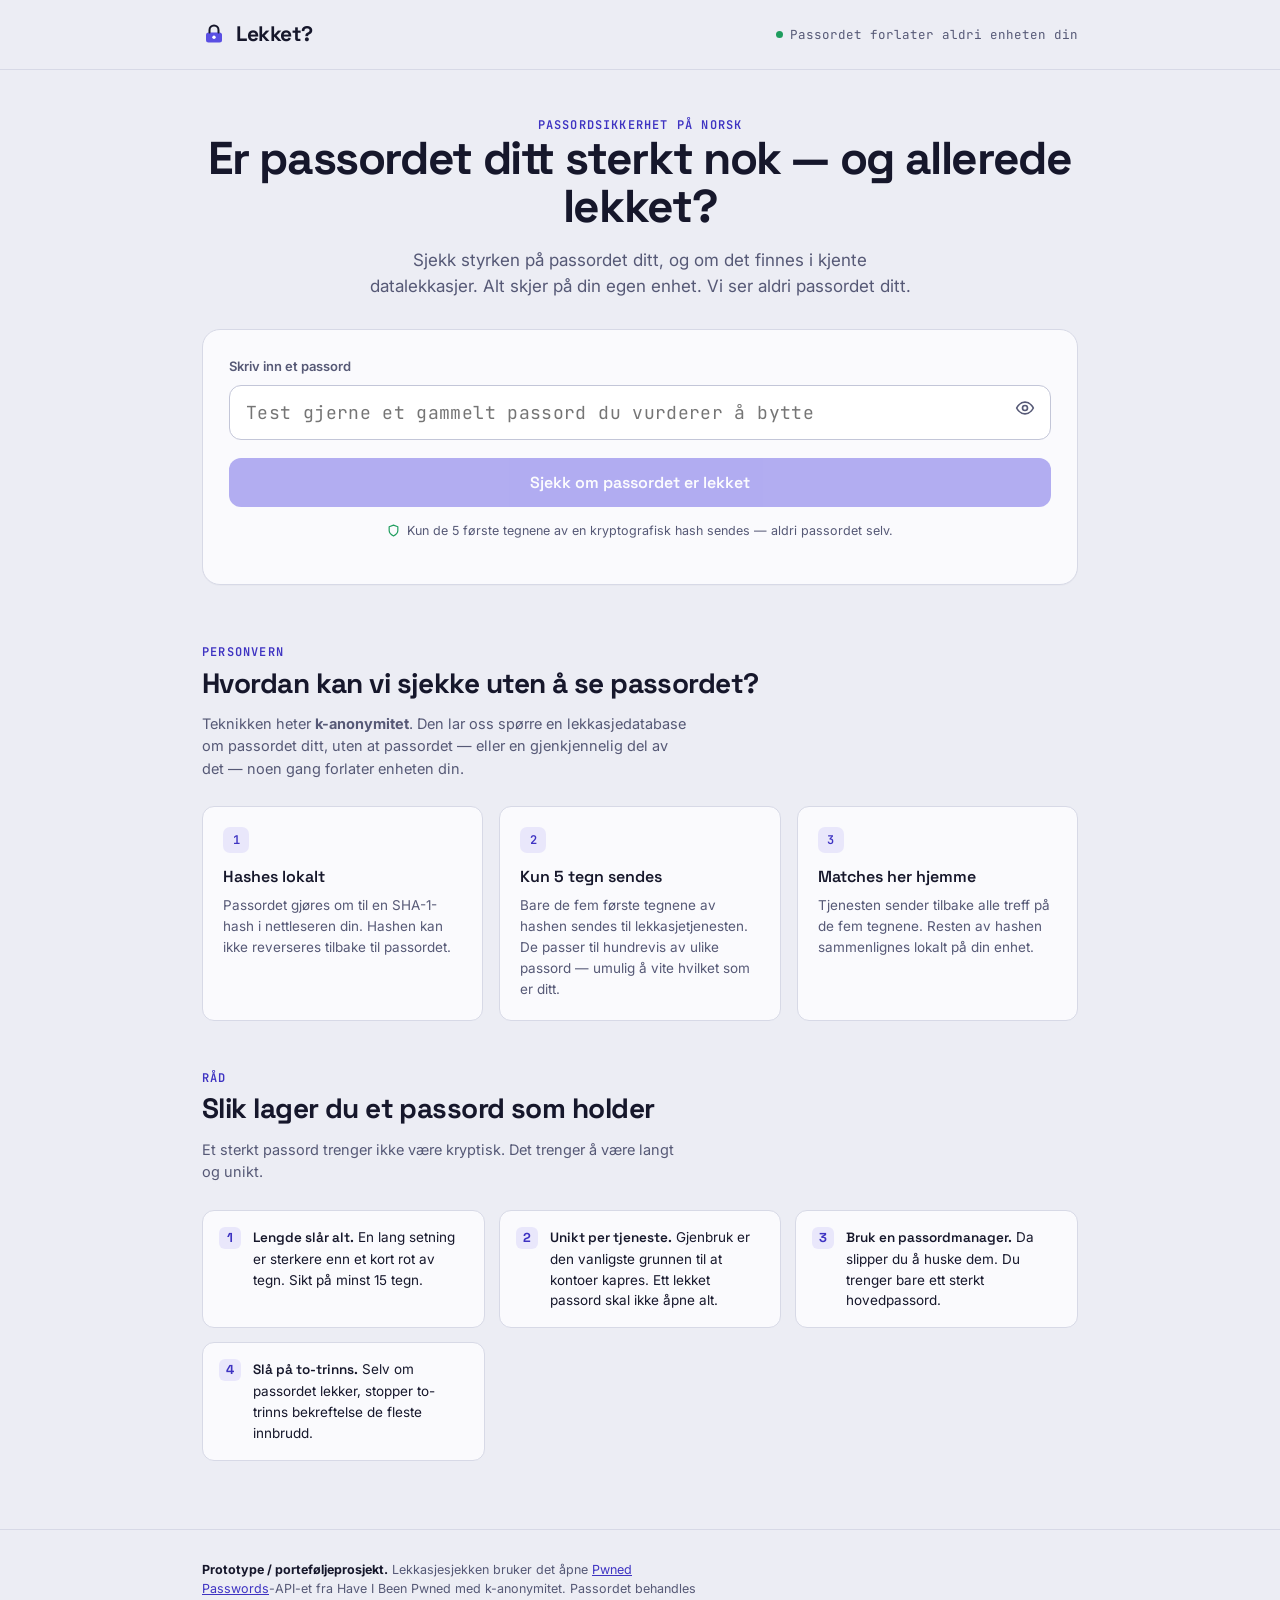
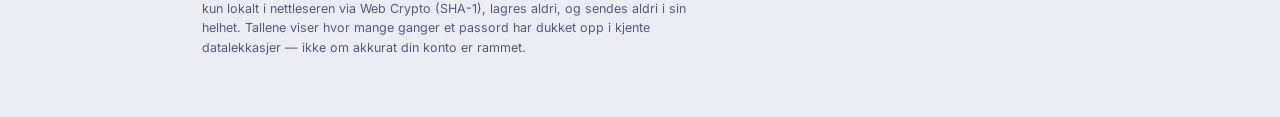
==== index.html @ 2309268a "Første versjon av Lekket" ====
<!DOCTYPE html>
<html lang="no">
<head>
<meta charset="UTF-8">
<meta name="viewport" content="width=device-width, initial-scale=1.0">
<title>Lekket? — sjekk om passordet ditt er trygt</title>
<link rel="preconnect" href="https://fonts.googleapis.com">
<link rel="preconnect" href="https://fonts.gstatic.com" crossorigin>
<link href="https://fonts.googleapis.com/css2?family=Space+Grotesk:wght@500;600;700&family=Inter:wght@400;500;600&family=JetBrains+Mono:wght@500;600&display=swap" rel="stylesheet">
<style>
  :root{
    --bg:#ECEDF4;
    --surface:#FaFaFD;
    --ink:#16172B;
    --ink-soft:#565976;
    --line:#D7D9E6;
    --line-strong:#C3C6D8;
    --accent:#5A4FE3;
    --accent-deep:#3E33C2;
    --accent-soft:#E9E7FB;

    --safe:#1F9D5E;  --safe-bg:#E1F2E8;
    --warn:#C9821C;  --warn-bg:#FaeEdC;
    --danger:#D23B36; --danger-bg:#FAE3E2;

    --r:12px;
    --maxw:920px;
  }
  *{box-sizing:border-box;margin:0;padding:0}
  @media (prefers-reduced-motion:reduce){*{animation:none!important;transition:none!important}}
  body{background:var(--bg);color:var(--ink);font-family:'Inter',system-ui,sans-serif;line-height:1.55;-webkit-font-smoothing:antialiased}
  .wrap{max-width:var(--maxw);margin:0 auto;padding:0 22px}
  h1,h2,h3,.disp{font-family:'Space Grotesk',sans-serif}
  .mono{font-family:'JetBrains Mono',monospace}
  .eyebrow{font-family:'JetBrains Mono',monospace;font-size:12px;font-weight:600;letter-spacing:.1em;text-transform:uppercase;color:var(--accent-deep)}

  /* nav */
  header.nav{padding:18px 0;border-bottom:1px solid var(--line)}
  .navrow{display:flex;align-items:center;justify-content:space-between;gap:16px}
  .brand{display:flex;align-items:center;gap:10px;font-family:'Space Grotesk';font-weight:700;font-size:21px;letter-spacing:-0.02em}
  .brand svg{width:24px;height:24px;flex:none}
  .navtag{font-size:12.5px;color:var(--ink-soft);font-family:'JetBrains Mono';display:flex;align-items:center;gap:7px}
  .navtag .lock{width:7px;height:7px;border-radius:50%;background:var(--safe)}
  @media(max-width:560px){.navtag{display:none}}

  /* hero / tool */
  .hero{padding:46px 0 10px;text-align:center}
  .hero h1{font-size:clamp(30px,5.5vw,46px);font-weight:700;letter-spacing:-0.03em;line-height:1.05}
  .hero p.lead{font-size:17px;color:var(--ink-soft);max-width:50ch;margin:16px auto 0}

  .tool{background:var(--surface);border:1px solid var(--line);border-radius:18px;padding:26px;margin:30px 0 0;box-shadow:0 1px 0 rgba(0,0,0,.02)}
  .field{position:relative}
  .field label{display:block;font-size:13px;font-weight:600;color:var(--ink-soft);margin-bottom:8px;text-align:left}
  .field input{width:100%;font-family:'JetBrains Mono';font-size:18px;letter-spacing:.02em;padding:15px 52px 15px 16px;border:1.5px solid var(--line-strong);border-radius:var(--r);background:#fff;color:var(--ink);outline:none;transition:.15s}
  .field input:focus{border-color:var(--accent);box-shadow:0 0 0 4px var(--accent-soft)}
  .toggle{position:absolute;right:8px;top:34px;border:0;background:transparent;cursor:pointer;padding:8px;color:var(--ink-soft);border-radius:8px}
  .toggle:hover{background:var(--accent-soft);color:var(--accent-deep)}

  /* strength meter */
  .meter{margin-top:18px}
  .meter-track{height:8px;border-radius:100px;background:var(--line);overflow:hidden;display:flex;gap:3px;padding:0}
  .meter-seg{flex:1;background:var(--line);transition:background .25s}
  .meter-info{display:flex;justify-content:space-between;align-items:baseline;margin-top:9px}
  .meter-label{font-family:'Space Grotesk';font-weight:600;font-size:14.5px}
  .meter-detail{font-size:12.5px;color:var(--ink-soft);font-family:'JetBrains Mono'}

  .checkbtn{width:100%;margin-top:18px;font-family:'Space Grotesk';font-weight:600;font-size:16px;padding:14px;border:0;border-radius:var(--r);background:var(--accent);color:#fff;cursor:pointer;transition:.15s;display:flex;align-items:center;justify-content:center;gap:9px}
  .checkbtn:hover{background:var(--accent-deep)}
  .checkbtn:disabled{opacity:.45;cursor:default}

  .privacy-note{margin-top:14px;font-size:12.5px;color:var(--ink-soft);text-align:center;display:flex;align-items:center;justify-content:center;gap:7px}
  .privacy-note svg{width:13px;height:13px;flex:none;color:var(--safe)}

  /* result */
  .result{margin-top:18px;border-radius:var(--r);padding:0;max-height:0;overflow:hidden;transition:max-height .35s ease}
  .result.show{max-height:600px}
  .result-inner{padding:20px;border:1.5px solid;border-radius:var(--r)}
  .result.safe .result-inner{border-color:var(--safe);background:var(--safe-bg)}
  .result.danger .result-inner{border-color:var(--danger);background:var(--danger-bg)}
  .result.err .result-inner{border-color:var(--line-strong);background:#fff}
  .result h3{font-size:19px;font-weight:700;display:flex;align-items:center;gap:10px;letter-spacing:-0.01em}
  .result .rbody{font-size:14.5px;margin-top:8px;color:var(--ink)}
  .result .rbody b{font-family:'Space Grotesk'}
  .badge{font-family:'JetBrains Mono';font-size:12px;font-weight:600;padding:3px 9px;border-radius:100px}
  .result.safe .badge{background:var(--safe);color:#fff}
  .result.danger .badge{background:var(--danger);color:#fff}

  /* k-anonymity visualization */
  .kviz{margin-top:16px;background:#fff;border:1px dashed var(--line-strong);border-radius:10px;padding:14px}
  .kviz .ktitle{font-family:'JetBrains Mono';font-size:11px;letter-spacing:.06em;text-transform:uppercase;color:var(--ink-soft);margin-bottom:9px}
  .hashline{font-family:'JetBrains Mono';font-size:13px;word-break:break-all;line-height:1.7}
  .hashline .sent{background:var(--accent);color:#fff;padding:1px 3px;border-radius:3px;font-weight:600}
  .hashline .kept{color:var(--ink-soft)}
  .kflow{display:flex;align-items:center;gap:8px;margin-top:11px;font-size:11.5px;color:var(--ink-soft);flex-wrap:wrap;font-family:'JetBrains Mono'}
  .kflow .chip{background:var(--accent-soft);color:var(--accent-deep);padding:3px 8px;border-radius:6px;font-weight:600}
  .kflow .arrow{color:var(--line-strong)}

  /* sections */
  section.block{padding:48px 0}
  .block h2{font-size:clamp(22px,4vw,28px);font-weight:700;letter-spacing:-0.02em;margin-bottom:8px}
  .block .sub{color:var(--ink-soft);font-size:14.5px;max-width:54ch;margin-bottom:26px}

  .steps3{display:grid;grid-template-columns:repeat(auto-fit,minmax(220px,1fr));gap:16px}
  .stepcard{background:var(--surface);border:1px solid var(--line);border-radius:var(--r);padding:20px}
  .stepcard .num{font-family:'JetBrains Mono';font-size:12px;font-weight:600;color:var(--accent-deep);background:var(--accent-soft);width:26px;height:26px;border-radius:7px;display:grid;place-items:center;margin-bottom:12px}
  .stepcard h3{font-size:16px;font-weight:600;margin-bottom:5px}
  .stepcard p{font-size:13.5px;color:var(--ink-soft)}

  .tips{display:grid;grid-template-columns:repeat(auto-fit,minmax(230px,1fr));gap:14px}
  .tip{display:flex;gap:12px;align-items:flex-start;background:var(--surface);border:1px solid var(--line);border-radius:var(--r);padding:16px}
  .tip .ic{width:22px;height:22px;border-radius:6px;background:var(--accent-soft);color:var(--accent-deep);flex:none;display:grid;place-items:center;font-weight:700;font-family:'Space Grotesk';font-size:13px}
  .tip p{font-size:13.5px}
  .tip p b{font-family:'Space Grotesk';font-weight:600}

  footer{border-top:1px solid var(--line);padding:30px 0 60px;margin-top:20px}
  footer .note{font-size:12.5px;color:var(--ink-soft);max-width:62ch}
  footer .note b{color:var(--ink)}
  footer a{color:var(--accent-deep)}
  .spin{display:inline-block;width:15px;height:15px;border:2px solid #ffffff66;border-top-color:#fff;border-radius:50%;animation:sp .7s linear infinite}
  @keyframes sp{to{transform:rotate(360deg)}}
</style>
</head>
<body>

<header class="nav">
  <div class="wrap navrow">
    <div class="brand">
      <svg viewBox="0 0 24 24" fill="none"><rect x="4" y="10.5" width="16" height="10" rx="2.5" fill="#5A4FE3"/><path d="M7.5 10.5V8a4.5 4.5 0 0 1 9 0v2.5" stroke="#16172B" stroke-width="2" stroke-linecap="round"/><circle cx="12" cy="15.3" r="1.7" fill="#fff"/></svg>
      Lekket?
    </div>
    <div class="navtag"><span class="lock"></span>Passordet forlater aldri enheten din</div>
  </div>
</header>

<main class="wrap">

  <div class="hero">
    <div class="eyebrow">Passordsikkerhet på norsk</div>
    <h1>Er passordet ditt sterkt nok — og allerede lekket?</h1>
    <p class="lead">Sjekk styrken på passordet ditt, og om det finnes i kjente datalekkasjer. Alt skjer på din egen enhet. Vi ser aldri passordet ditt.</p>

    <div class="tool">
      <div class="field">
        <label for="pw">Skriv inn et passord</label>
        <input id="pw" type="password" autocomplete="off" spellcheck="false" placeholder="Test gjerne et gammelt passord du vurderer å bytte" aria-describedby="privacy">
        <button class="toggle" id="toggle" aria-label="Vis passord" type="button">
          <svg width="20" height="20" viewBox="0 0 24 24" fill="none" stroke="currentColor" stroke-width="2" stroke-linecap="round" stroke-linejoin="round"><path d="M2 12s3.5-7 10-7 10 7 10 7-3.5 7-10 7-10-7-10-7Z"/><circle cx="12" cy="12" r="3"/></svg>
        </button>
      </div>

      <div class="meter" id="meter" hidden>
        <div class="meter-track">
          <div class="meter-seg" data-i="0"></div>
          <div class="meter-seg" data-i="1"></div>
          <div class="meter-seg" data-i="2"></div>
          <div class="meter-seg" data-i="3"></div>
        </div>
        <div class="meter-info">
          <span class="meter-label" id="strengthLabel">—</span>
          <span class="meter-detail" id="strengthDetail"></span>
        </div>
      </div>

      <button class="checkbtn" id="checkBtn" disabled>Sjekk om passordet er lekket</button>

      <div class="privacy-note" id="privacy">
        <svg viewBox="0 0 24 24" fill="none" stroke="currentColor" stroke-width="2.2" stroke-linecap="round" stroke-linejoin="round"><path d="M12 22s8-4 8-10V5l-8-3-8 3v7c0 6 8 10 8 10Z"/></svg>
        Kun de 5 første tegnene av en kryptografisk hash sendes — aldri passordet selv.
      </div>

      <div class="result" id="result">
        <div class="result-inner" id="resultInner"></div>
      </div>
    </div>
  </div>

  <section class="block">
    <div class="eyebrow">Personvern</div>
    <h2>Hvordan kan vi sjekke uten å se passordet?</h2>
    <p class="sub">Teknikken heter <b>k-anonymitet</b>. Den lar oss spørre en lekkasjedatabase om passordet ditt, uten at passordet — eller en gjenkjennelig del av det — noen gang forlater enheten din.</p>
    <div class="steps3">
      <div class="stepcard">
        <div class="num">1</div>
        <h3>Hashes lokalt</h3>
        <p>Passordet gjøres om til en SHA-1-hash i nettleseren din. Hashen kan ikke reverseres tilbake til passordet.</p>
      </div>
      <div class="stepcard">
        <div class="num">2</div>
        <h3>Kun 5 tegn sendes</h3>
        <p>Bare de fem første tegnene av hashen sendes til lekkasjetjenesten. De passer til hundrevis av ulike passord — umulig å vite hvilket som er ditt.</p>
      </div>
      <div class="stepcard">
        <div class="num">3</div>
        <h3>Matches her hjemme</h3>
        <p>Tjenesten sender tilbake alle treff på de fem tegnene. Resten av hashen sammenlignes lokalt på din enhet.</p>
      </div>
    </div>
  </section>

  <section class="block" style="padding-top:0">
    <div class="eyebrow">Råd</div>
    <h2>Slik lager du et passord som holder</h2>
    <p class="sub">Et sterkt passord trenger ikke være kryptisk. Det trenger å være langt og unikt.</p>
    <div class="tips">
      <div class="tip"><div class="ic">1</div><p><b>Lengde slår alt.</b> En lang setning er sterkere enn et kort rot av tegn. Sikt på minst 15 tegn.</p></div>
      <div class="tip"><div class="ic">2</div><p><b>Unikt per tjeneste.</b> Gjenbruk er den vanligste grunnen til at kontoer kapres. Ett lekket passord skal ikke åpne alt.</p></div>
      <div class="tip"><div class="ic">3</div><p><b>Bruk en passordmanager.</b> Da slipper du å huske dem. Du trenger bare ett sterkt hovedpassord.</p></div>
      <div class="tip"><div class="ic">4</div><p><b>Slå på to-trinns.</b> Selv om passordet lekker, stopper to-trinns bekreftelse de fleste innbrudd.</p></div>
    </div>
  </section>

</main>

<footer>
  <div class="wrap">
    <p class="note">
      <b>Prototype / porteføljeprosjekt.</b> Lekkasjesjekken bruker det åpne <a href="https://haveibeenpwned.com/Passwords" target="_blank" rel="noopener">Pwned Passwords</a>-API-et fra Have I Been Pwned med k-anonymitet. Passordet behandles kun lokalt i nettleseren via Web Crypto (SHA-1), lagres aldri, og sendes aldri i sin helhet. Tallene viser hvor mange ganger et passord har dukket opp i kjente datalekkasjer — ikke om akkurat din konto er rammet.
    </p>
  </div>
</footer>

<script>
const pw = document.getElementById('pw');
const meter = document.getElementById('meter');
const segs = [...document.querySelectorAll('.meter-seg')];
const strengthLabel = document.getElementById('strengthLabel');
const strengthDetail = document.getElementById('strengthDetail');
const checkBtn = document.getElementById('checkBtn');
const result = document.getElementById('result');
const resultInner = document.getElementById('resultInner');
const toggle = document.getElementById('toggle');

const STRENGTH = [
  {label:'Veldig svakt', color:'var(--danger)'},
  {label:'Svakt',        color:'var(--danger)'},
  {label:'Greit',        color:'var(--warn)'},
  {label:'Sterkt',       color:'var(--safe)'},
];

// lokal styrkevurdering (grov, pedagogisk)
function assess(p){
  if(!p) return {score:-1, classes:0, len:0};
  let classes = 0;
  if(/[a-zæøå]/.test(p)) classes++;
  if(/[A-ZÆØÅ]/.test(p)) classes++;
  if(/[0-9]/.test(p)) classes++;
  if(/[^a-zA-ZæøåÆØÅ0-9]/.test(p)) classes++;
  const len = p.length;
  // grovt entropi-estimat
  let pool = 0;
  if(/[a-zæøå]/.test(p)) pool+=29;
  if(/[A-ZÆØÅ]/.test(p)) pool+=29;
  if(/[0-9]/.test(p)) pool+=10;
  if(/[^a-zA-ZæøåÆØÅ0-9]/.test(p)) pool+=30;
  const bits = len * Math.log2(pool||1);
  let score;
  if(len < 6 || bits < 28) score = 0;
  else if(bits < 45) score = 1;
  else if(bits < 65) score = 2;
  else score = 3;
  return {score, classes, len, bits:Math.round(bits)};
}

function renderMeter(p){
  const a = assess(p);
  if(a.score < 0){ meter.hidden = true; checkBtn.disabled = true; return; }
  meter.hidden = false;
  checkBtn.disabled = false;
  segs.forEach((s,i)=>{ s.style.background = i <= a.score ? STRENGTH[a.score].color : 'var(--line)'; });
  strengthLabel.textContent = STRENGTH[a.score].label;
  strengthLabel.style.color = STRENGTH[a.score].color;
  strengthDetail.textContent = `${a.len} tegn · ~${a.bits} bit`;
}

pw.addEventListener('input', ()=>{ renderMeter(pw.value); result.classList.remove('show'); });

toggle.addEventListener('click', ()=>{
  const showing = pw.type === 'text';
  pw.type = showing ? 'password' : 'text';
  toggle.setAttribute('aria-label', showing ? 'Vis passord' : 'Skjul passord');
});

async function sha1Hex(str){
  const buf = await crypto.subtle.digest('SHA-1', new TextEncoder().encode(str));
  return [...new Uint8Array(buf)].map(b=>b.toString(16).padStart(2,'0')).join('').toUpperCase();
}

function showResult(type, html){
  result.className = 'result show ' + type;
  resultInner.innerHTML = html;
}

function kviz(prefix, suffix){
  return `<div class="kviz">
    <div class="ktitle">Slik ser forespørselen ut</div>
    <div class="hashline"><span class="sent">${prefix}</span><span class="kept">${suffix}</span></div>
    <div class="kflow">
      <span class="chip">${prefix}</span><span class="arrow">→ sendes til</span>
      <span>api.pwnedpasswords.com</span><span class="arrow">·</span>
      <span class="kept">resten matches på din enhet</span>
    </div>
  </div>`;
}

checkBtn.addEventListener('click', async ()=>{
  const password = pw.value;
  if(!password) return;
  checkBtn.disabled = true;
  const original = checkBtn.innerHTML;
  checkBtn.innerHTML = '<span class="spin"></span> Sjekker …';

  try{
    const hash = await sha1Hex(password);
    const prefix = hash.slice(0,5);
    const suffix = hash.slice(5);

    const res = await fetch(`https://api.pwnedpasswords.com/range/${prefix}`, {
      headers: { 'Add-Padding': 'true' }
    });
    if(!res.ok) throw new Error('network');
    const text = await res.text();

    let count = 0;
    for(const line of text.split('\n')){
      const [s, c] = line.trim().split(':');
      if(s === suffix){ count = parseInt(c,10) || 0; break; }
    }

    if(count > 0){
      showResult('danger', `
        <h3><span class="badge">Lekket</span> Dette passordet er på avveie</h3>
        <div class="rbody">Passordet er funnet <b>${count.toLocaleString('nb-NO')}</b> ganger i kjente datalekkasjer. Bytt det overalt du bruker det — og ikke bruk det igjen.</div>
        ${kviz(prefix, suffix)}
      `);
    } else {
      showResult('safe', `
        <h3><span class="badge">Ikke funnet</span> Ingen treff i lekkasjedatabasen</h3>
        <div class="rbody">Passordet finnes ikke i kjente lekkasjer. Det betyr ikke at det er sterkt — sjekk styrkemåleren over, og bruk passordet kun ett sted.</div>
        ${kviz(prefix, suffix)}
      `);
    }
  } catch(e){
    showResult('err', `
      <h3>Kunne ikke nå lekkasjetjenesten</h3>
      <div class="rbody">Sjekken krever nettforbindelse til Pwned Passwords-API-et. I en publisert versjon på eget domene fungerer dette direkte fra nettleseren. Styrkemåleren over fungerer uansett, helt lokalt.</div>
    `);
  } finally {
    checkBtn.disabled = false;
    checkBtn.innerHTML = original;
  }
});
</script>
</body>
</html>
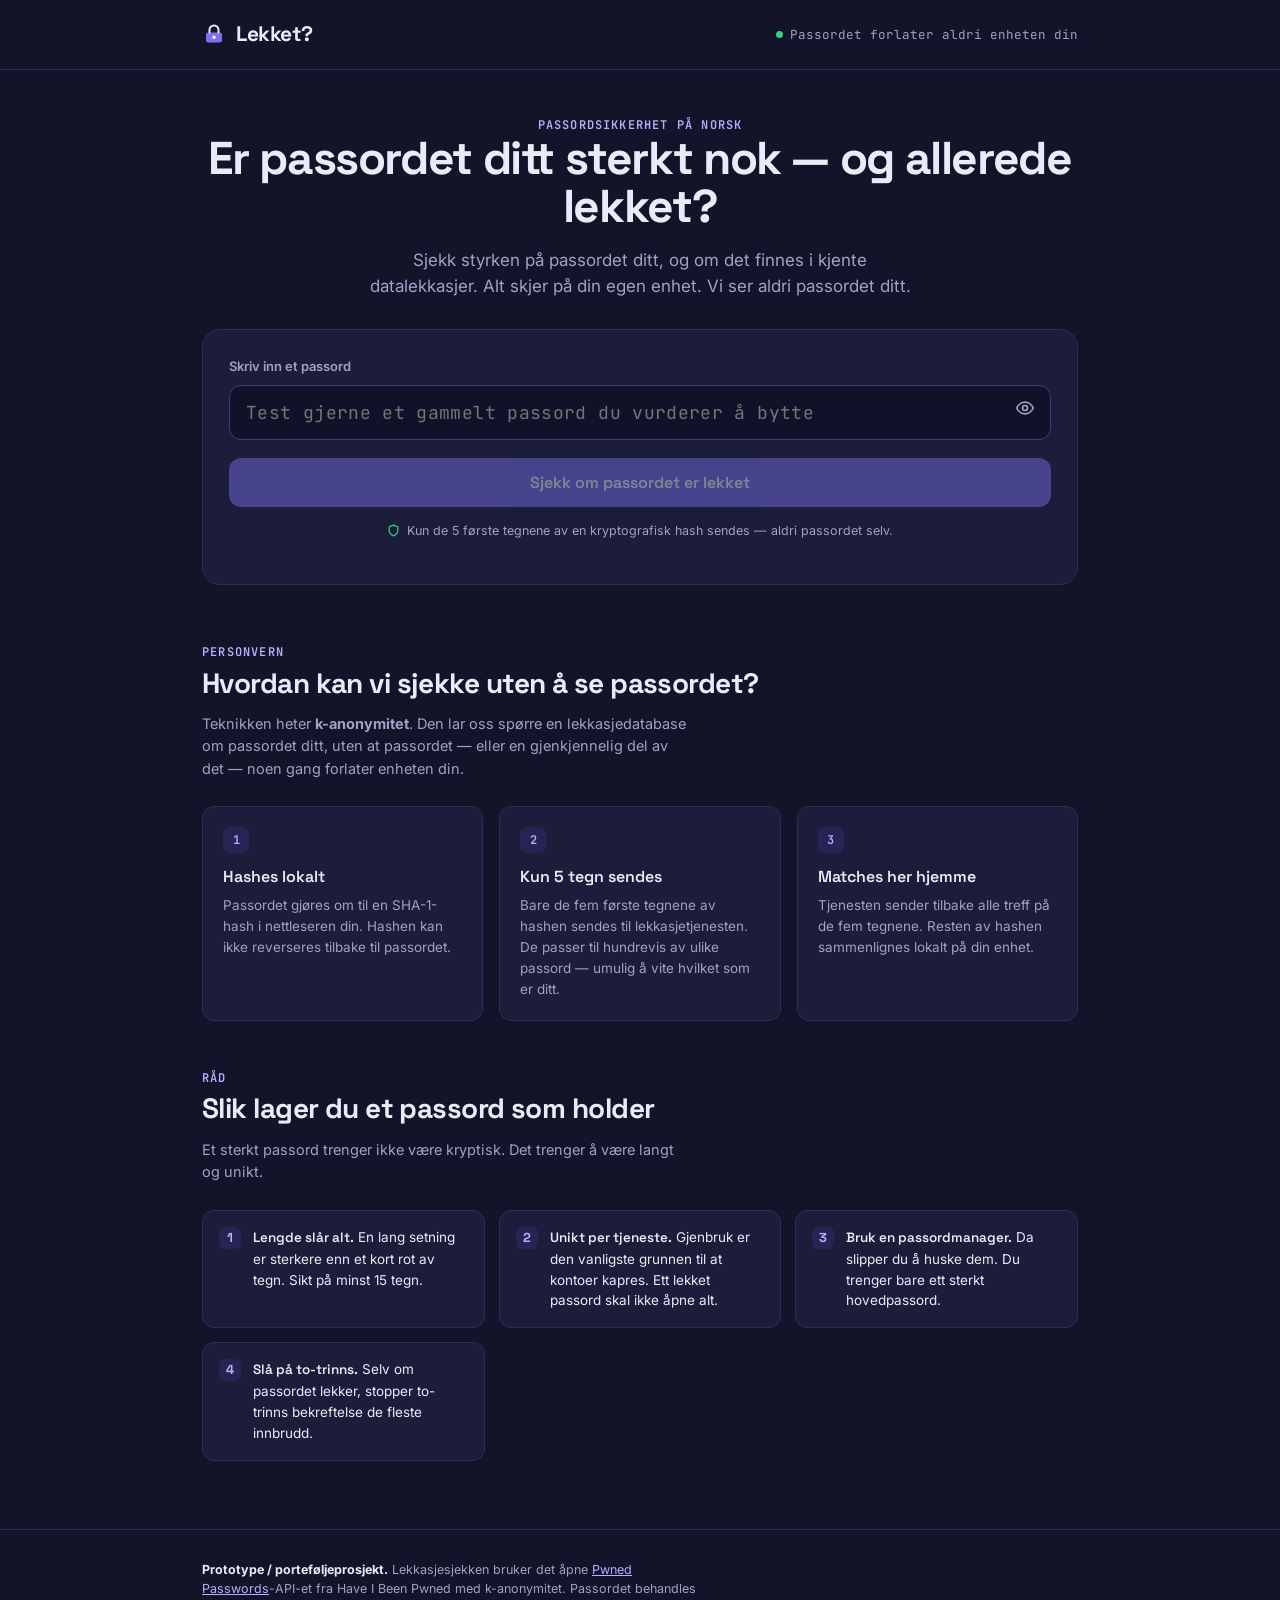
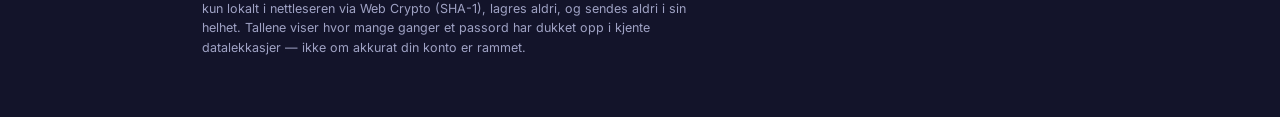
==== commit c382584b: "Mørkt indigo-tema og bedre styrkevurdering - Bytt til dypt mørk-blått/indigo fargetema med beholdt l" ====
--- a/index.html
+++ b/index.html
@@ -9,26 +9,27 @@
 <link href="https://fonts.googleapis.com/css2?family=Space+Grotesk:wght@500;600;700&family=Inter:wght@400;500;600&family=JetBrains+Mono:wght@500;600&display=swap" rel="stylesheet">
 <style>
   :root{
-    --bg:#ECEDF4;
-    --surface:#FaFaFD;
-    --ink:#16172B;
-    --ink-soft:#565976;
-    --line:#D7D9E6;
-    --line-strong:#C3C6D8;
-    --accent:#5A4FE3;
-    --accent-deep:#3E33C2;
-    --accent-soft:#E9E7FB;
-
-    --safe:#1F9D5E;  --safe-bg:#E1F2E8;
-    --warn:#C9821C;  --warn-bg:#FaeEdC;
-    --danger:#D23B36; --danger-bg:#FAE3E2;
+    --bg:#13142A;
+    --surface:#1B1D3A;
+    --input-bg:#11122A;
+    --ink:#EAEBF7;
+    --ink-soft:#9FA2C4;
+    --line:#2C2E55;
+    --line-strong:#3C3E70;
+    --accent:#7C71F2;
+    --accent-deep:#B7AFFF;
+    --accent-soft:#262455;
+
+    --safe:#34D27B;  --safe-bg:#16301F;
+    --warn:#F2B341;  --warn-bg:#33260F;
+    --danger:#FF5C55; --danger-bg:#3A1717;
 
     --r:12px;
     --maxw:920px;
   }
   *{box-sizing:border-box;margin:0;padding:0}
   @media (prefers-reduced-motion:reduce){*{animation:none!important;transition:none!important}}
-  body{background:var(--bg);color:var(--ink);font-family:'Inter',system-ui,sans-serif;line-height:1.55;-webkit-font-smoothing:antialiased}
+  body{background:var(--bg);color:var(--ink);font-family:'Inter',system-ui,sans-serif;line-height:1.55;-webkit-font-smoothing:antialiased;color-scheme:dark}
   .wrap{max-width:var(--maxw);margin:0 auto;padding:0 22px}
   h1,h2,h3,.disp{font-family:'Space Grotesk',sans-serif}
   .mono{font-family:'JetBrains Mono',monospace}
@@ -51,7 +52,7 @@
   .tool{background:var(--surface);border:1px solid var(--line);border-radius:18px;padding:26px;margin:30px 0 0;box-shadow:0 1px 0 rgba(0,0,0,.02)}
   .field{position:relative}
   .field label{display:block;font-size:13px;font-weight:600;color:var(--ink-soft);margin-bottom:8px;text-align:left}
-  .field input{width:100%;font-family:'JetBrains Mono';font-size:18px;letter-spacing:.02em;padding:15px 52px 15px 16px;border:1.5px solid var(--line-strong);border-radius:var(--r);background:#fff;color:var(--ink);outline:none;transition:.15s}
+  .field input{width:100%;font-family:'JetBrains Mono';font-size:18px;letter-spacing:.02em;padding:15px 52px 15px 16px;border:1.5px solid var(--line-strong);border-radius:var(--r);background:var(--input-bg);color:var(--ink);outline:none;transition:.15s}
   .field input:focus{border-color:var(--accent);box-shadow:0 0 0 4px var(--accent-soft)}
   .toggle{position:absolute;right:8px;top:34px;border:0;background:transparent;cursor:pointer;padding:8px;color:var(--ink-soft);border-radius:8px}
   .toggle:hover{background:var(--accent-soft);color:var(--accent-deep)}
@@ -63,6 +64,9 @@
   .meter-info{display:flex;justify-content:space-between;align-items:baseline;margin-top:9px}
   .meter-label{font-family:'Space Grotesk';font-weight:600;font-size:14.5px}
   .meter-detail{font-size:12.5px;color:var(--ink-soft);font-family:'JetBrains Mono'}
+  .meter-why{display:none;margin-top:9px;font-size:13px;color:var(--danger);text-align:left;gap:7px;align-items:flex-start}
+  .meter-why.show{display:flex}
+  .meter-why svg{width:15px;height:15px;flex:none;margin-top:2px}
 
   .checkbtn{width:100%;margin-top:18px;font-family:'Space Grotesk';font-weight:600;font-size:16px;padding:14px;border:0;border-radius:var(--r);background:var(--accent);color:#fff;cursor:pointer;transition:.15s;display:flex;align-items:center;justify-content:center;gap:9px}
   .checkbtn:hover{background:var(--accent-deep)}
@@ -77,7 +81,7 @@
   .result-inner{padding:20px;border:1.5px solid;border-radius:var(--r)}
   .result.safe .result-inner{border-color:var(--safe);background:var(--safe-bg)}
   .result.danger .result-inner{border-color:var(--danger);background:var(--danger-bg)}
-  .result.err .result-inner{border-color:var(--line-strong);background:#fff}
+  .result.err .result-inner{border-color:var(--line-strong);background:var(--surface)}
   .result h3{font-size:19px;font-weight:700;display:flex;align-items:center;gap:10px;letter-spacing:-0.01em}
   .result .rbody{font-size:14.5px;margin-top:8px;color:var(--ink)}
   .result .rbody b{font-family:'Space Grotesk'}
@@ -86,7 +90,7 @@
   .result.danger .badge{background:var(--danger);color:#fff}
 
   /* k-anonymity visualization */
-  .kviz{margin-top:16px;background:#fff;border:1px dashed var(--line-strong);border-radius:10px;padding:14px}
+  .kviz{margin-top:16px;background:var(--input-bg);border:1px dashed var(--line-strong);border-radius:10px;padding:14px}
   .kviz .ktitle{font-family:'JetBrains Mono';font-size:11px;letter-spacing:.06em;text-transform:uppercase;color:var(--ink-soft);margin-bottom:9px}
   .hashline{font-family:'JetBrains Mono';font-size:13px;word-break:break-all;line-height:1.7}
   .hashline .sent{background:var(--accent);color:#fff;padding:1px 3px;border-radius:3px;font-weight:600}
@@ -125,7 +129,7 @@
 <header class="nav">
   <div class="wrap navrow">
     <div class="brand">
-      <svg viewBox="0 0 24 24" fill="none"><rect x="4" y="10.5" width="16" height="10" rx="2.5" fill="#5A4FE3"/><path d="M7.5 10.5V8a4.5 4.5 0 0 1 9 0v2.5" stroke="#16172B" stroke-width="2" stroke-linecap="round"/><circle cx="12" cy="15.3" r="1.7" fill="#fff"/></svg>
+      <svg viewBox="0 0 24 24" fill="none"><rect x="4" y="10.5" width="16" height="10" rx="2.5" fill="#7C71F2"/><path d="M7.5 10.5V8a4.5 4.5 0 0 1 9 0v2.5" stroke="#EAEBF7" stroke-width="2" stroke-linecap="round"/><circle cx="12" cy="15.3" r="1.7" fill="#fff"/></svg>
       Lekket?
     </div>
     <div class="navtag"><span class="lock"></span>Passordet forlater aldri enheten din</div>
@@ -159,6 +163,10 @@
           <span class="meter-label" id="strengthLabel">—</span>
           <span class="meter-detail" id="strengthDetail"></span>
         </div>
+        <div class="meter-why" id="strengthWhy">
+          <svg viewBox="0 0 24 24" fill="none" stroke="currentColor" stroke-width="2.2" stroke-linecap="round" stroke-linejoin="round"><path d="M10.3 3.9 1.8 18a2 2 0 0 0 1.7 3h17a2 2 0 0 0 1.7-3L13.7 3.9a2 2 0 0 0-3.4 0Z"/><path d="M12 9v4"/><path d="M12 17h.01"/></svg>
+          <span id="strengthWhyText"></span>
+        </div>
       </div>
 
       <button class="checkbtn" id="checkBtn" disabled>Sjekk om passordet er lekket</button>
@@ -225,6 +233,8 @@
 const segs = [...document.querySelectorAll('.meter-seg')];
 const strengthLabel = document.getElementById('strengthLabel');
 const strengthDetail = document.getElementById('strengthDetail');
+const strengthWhy = document.getElementById('strengthWhy');
+const strengthWhyText = document.getElementById('strengthWhyText');
 const checkBtn = document.getElementById('checkBtn');
 const result = document.getElementById('result');
 const resultInner = document.getElementById('resultInner');
@@ -236,6 +246,65 @@
   {label:'Greit',        color:'var(--warn)'},
   {label:'Sterkt',       color:'var(--safe)'},
 ];
+
+// liste over de vanligste passordene / ordene (små bokstaver)
+const COMMON_PASSWORDS = new Set([
+  'passord','password','passw0rd','passordet','pa55ord','p@ssord','p@ssw0rd',
+  '123456','1234567','12345678','123456789','1234567890','12345','1234','123123','112233',
+  '111111','000000','121212','654321','123321','666666','999999','159753','147258',
+  'qwerty','qwertz','qwertyuiop','azerty','asdf','asdfgh','asdfghjk','asdfghjkl',
+  'zxcvbn','zxcvbnm','qazwsx','qweasd','1q2w3e','1q2w3e4r','1qaz2wsx',
+  'iloveyou','admin','administrator','letmein','welcome','monkey','dragon','shadow',
+  'sunshine','princess','football','fotball','baseball','superman','batman','master',
+  'login','hallo','hei','heihei','halla','norge','norway','sommer','vinter','sol',
+  'liverpool','barcelona','chelsea','arsenal','manutd','rosenborg',
+  'martin','marius','kristian','andreas','jonas','emilie','ole','per','kari','nordmann',
+  'kjærlighet','jegelskerdeg','solskinn','familie','mamma','pappa','test','prøve',
+  'abc123','abcabc','abcdef','abcd1234','qwe123','passordet1'
+]);
+
+// tastaturrekker brukt til å oppdage mønstre som «qwerty», «asdf»
+const KEYBOARD_ROWS = ['qwertyuiopå','asdfghjkløæ','zxcvbnm','1234567890','qwertzuiop'];
+
+function isRepeatedChar(p){
+  return p.length >= 4 && /^(.)\1+$/.test(p);
+}
+
+function isSequential(p){
+  if(p.length < 4) return false;
+  let inc = true, dec = true;
+  for(let i = 1; i < p.length; i++){
+    const d = p.charCodeAt(i) - p.charCodeAt(i-1);
+    if(d !== 1) inc = false;
+    if(d !== -1) dec = false;
+  }
+  return inc || dec;
+}
+
+function isKeyboardRun(p){
+  const s = p.toLowerCase();
+  if(s.length < 4) return false;
+  const rev = [...s].reverse().join('');
+  return KEYBOARD_ROWS.some(row => row.includes(s) || row.includes(rev));
+}
+
+// returnerer en forklaring hvis passordet er åpenbart svakt, ellers null
+function weaknessReason(p){
+  const lower = p.toLowerCase();
+  if(COMMON_PASSWORDS.has(lower))
+    return 'Dette er ett av verdens mest brukte passord — det knekkes på et øyeblikk.';
+  // vanlig ord etterfulgt av tall/enkelt tegn, f.eks. «passord123»
+  const base = lower.replace(/[0-9!#@$._\-]+$/, '');
+  if(base.length >= 3 && base !== lower && COMMON_PASSWORDS.has(base))
+    return 'Dette er et vanlig ord med tall på slutten — blant de aller første mønstrene angripere prøver.';
+  if(isRepeatedChar(p))
+    return 'Dette er bare det samme tegnet gjentatt.';
+  if(isSequential(p))
+    return 'Dette er en enkel rekkefølge (som «123456» eller «abcdef»).';
+  if(isKeyboardRun(p))
+    return 'Dette er et tastaturmønster (som «qwerty») — kjent for alle som gjetter passord.';
+  return null;
+}
 
 // lokal styrkevurdering (grov, pedagogisk)
 function assess(p){
@@ -258,18 +327,27 @@
   else if(bits < 45) score = 1;
   else if(bits < 65) score = 2;
   else score = 3;
-  return {score, classes, len, bits:Math.round(bits)};
+  // åpenbart svake/vanlige passord overstyrer lengde og tegnvariasjon
+  const reason = weaknessReason(p);
+  if(reason) score = 0;
+  return {score, classes, len, bits:Math.round(bits), reason};
 }
 
 function renderMeter(p){
   const a = assess(p);
-  if(a.score < 0){ meter.hidden = true; checkBtn.disabled = true; return; }
+  if(a.score < 0){ meter.hidden = true; checkBtn.disabled = true; strengthWhy.classList.remove('show'); return; }
   meter.hidden = false;
   checkBtn.disabled = false;
   segs.forEach((s,i)=>{ s.style.background = i <= a.score ? STRENGTH[a.score].color : 'var(--line)'; });
   strengthLabel.textContent = STRENGTH[a.score].label;
   strengthLabel.style.color = STRENGTH[a.score].color;
   strengthDetail.textContent = `${a.len} tegn · ~${a.bits} bit`;
+  if(a.reason){
+    strengthWhyText.textContent = a.reason;
+    strengthWhy.classList.add('show');
+  } else {
+    strengthWhy.classList.remove('show');
+  }
 }
 
 pw.addEventListener('input', ()=>{ renderMeter(pw.value); result.classList.remove('show'); });
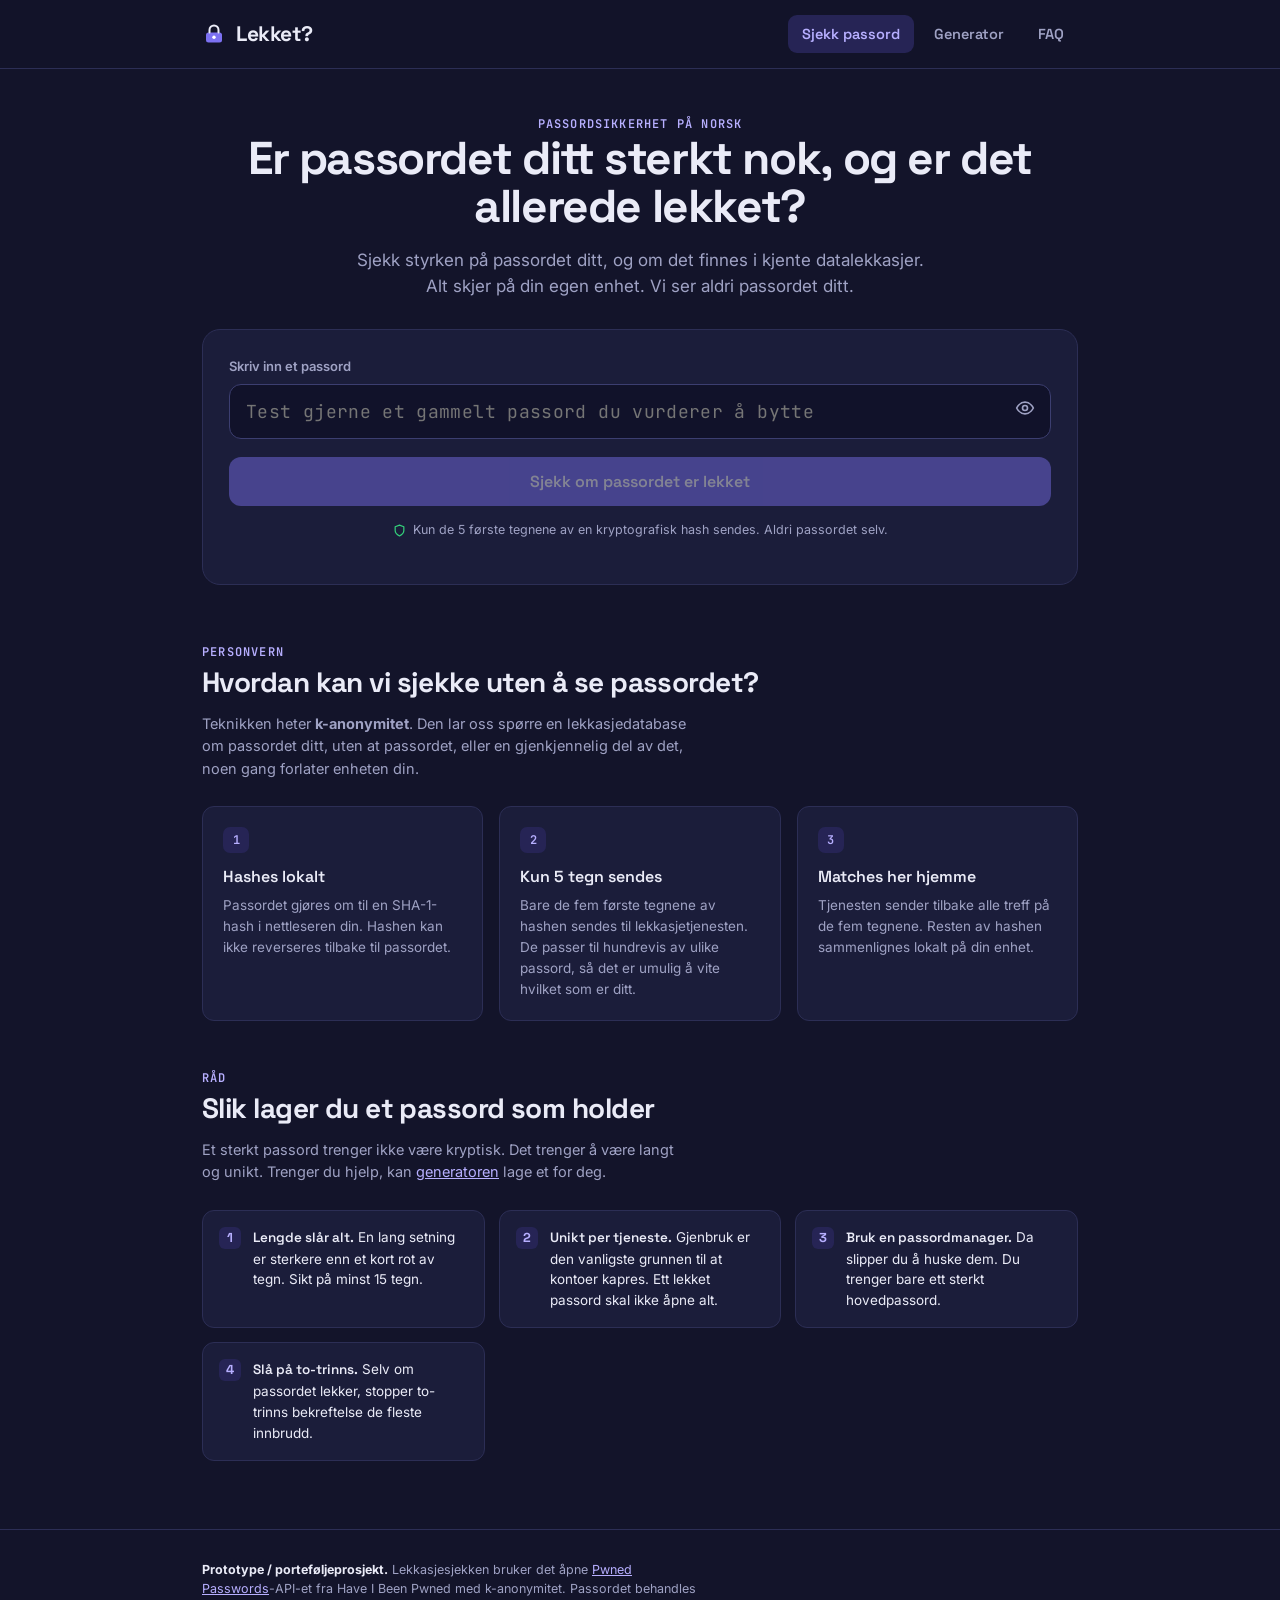
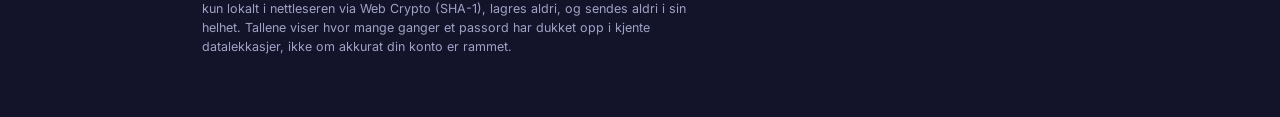
==== commit 3055b9a4: "Utvid til flersides nettsted med delt navigasjon - Felles styles.css og nav.js for delt design, head" ====
--- a/index.html
+++ b/index.html
@@ -3,136 +3,28 @@
 <head>
 <meta charset="UTF-8">
 <meta name="viewport" content="width=device-width, initial-scale=1.0">
-<title>Lekket? — sjekk om passordet ditt er trygt</title>
+<title>Lekket? Sjekk om passordet ditt er trygt</title>
 <link rel="preconnect" href="https://fonts.googleapis.com">
 <link rel="preconnect" href="https://fonts.gstatic.com" crossorigin>
 <link href="https://fonts.googleapis.com/css2?family=Space+Grotesk:wght@500;600;700&family=Inter:wght@400;500;600&family=JetBrains+Mono:wght@500;600&display=swap" rel="stylesheet">
-<style>
-  :root{
-    --bg:#13142A;
-    --surface:#1B1D3A;
-    --input-bg:#11122A;
-    --ink:#EAEBF7;
-    --ink-soft:#9FA2C4;
-    --line:#2C2E55;
-    --line-strong:#3C3E70;
-    --accent:#7C71F2;
-    --accent-deep:#B7AFFF;
-    --accent-soft:#262455;
-
-    --safe:#34D27B;  --safe-bg:#16301F;
-    --warn:#F2B341;  --warn-bg:#33260F;
-    --danger:#FF5C55; --danger-bg:#3A1717;
-
-    --r:12px;
-    --maxw:920px;
-  }
-  *{box-sizing:border-box;margin:0;padding:0}
-  @media (prefers-reduced-motion:reduce){*{animation:none!important;transition:none!important}}
-  body{background:var(--bg);color:var(--ink);font-family:'Inter',system-ui,sans-serif;line-height:1.55;-webkit-font-smoothing:antialiased;color-scheme:dark}
-  .wrap{max-width:var(--maxw);margin:0 auto;padding:0 22px}
-  h1,h2,h3,.disp{font-family:'Space Grotesk',sans-serif}
-  .mono{font-family:'JetBrains Mono',monospace}
-  .eyebrow{font-family:'JetBrains Mono',monospace;font-size:12px;font-weight:600;letter-spacing:.1em;text-transform:uppercase;color:var(--accent-deep)}
-
-  /* nav */
-  header.nav{padding:18px 0;border-bottom:1px solid var(--line)}
-  .navrow{display:flex;align-items:center;justify-content:space-between;gap:16px}
-  .brand{display:flex;align-items:center;gap:10px;font-family:'Space Grotesk';font-weight:700;font-size:21px;letter-spacing:-0.02em}
-  .brand svg{width:24px;height:24px;flex:none}
-  .navtag{font-size:12.5px;color:var(--ink-soft);font-family:'JetBrains Mono';display:flex;align-items:center;gap:7px}
-  .navtag .lock{width:7px;height:7px;border-radius:50%;background:var(--safe)}
-  @media(max-width:560px){.navtag{display:none}}
-
-  /* hero / tool */
-  .hero{padding:46px 0 10px;text-align:center}
-  .hero h1{font-size:clamp(30px,5.5vw,46px);font-weight:700;letter-spacing:-0.03em;line-height:1.05}
-  .hero p.lead{font-size:17px;color:var(--ink-soft);max-width:50ch;margin:16px auto 0}
-
-  .tool{background:var(--surface);border:1px solid var(--line);border-radius:18px;padding:26px;margin:30px 0 0;box-shadow:0 1px 0 rgba(0,0,0,.02)}
-  .field{position:relative}
-  .field label{display:block;font-size:13px;font-weight:600;color:var(--ink-soft);margin-bottom:8px;text-align:left}
-  .field input{width:100%;font-family:'JetBrains Mono';font-size:18px;letter-spacing:.02em;padding:15px 52px 15px 16px;border:1.5px solid var(--line-strong);border-radius:var(--r);background:var(--input-bg);color:var(--ink);outline:none;transition:.15s}
-  .field input:focus{border-color:var(--accent);box-shadow:0 0 0 4px var(--accent-soft)}
-  .toggle{position:absolute;right:8px;top:34px;border:0;background:transparent;cursor:pointer;padding:8px;color:var(--ink-soft);border-radius:8px}
-  .toggle:hover{background:var(--accent-soft);color:var(--accent-deep)}
-
-  /* strength meter */
-  .meter{margin-top:18px}
-  .meter-track{height:8px;border-radius:100px;background:var(--line);overflow:hidden;display:flex;gap:3px;padding:0}
-  .meter-seg{flex:1;background:var(--line);transition:background .25s}
-  .meter-info{display:flex;justify-content:space-between;align-items:baseline;margin-top:9px}
-  .meter-label{font-family:'Space Grotesk';font-weight:600;font-size:14.5px}
-  .meter-detail{font-size:12.5px;color:var(--ink-soft);font-family:'JetBrains Mono'}
-  .meter-why{display:none;margin-top:9px;font-size:13px;color:var(--danger);text-align:left;gap:7px;align-items:flex-start}
-  .meter-why.show{display:flex}
-  .meter-why svg{width:15px;height:15px;flex:none;margin-top:2px}
-
-  .checkbtn{width:100%;margin-top:18px;font-family:'Space Grotesk';font-weight:600;font-size:16px;padding:14px;border:0;border-radius:var(--r);background:var(--accent);color:#fff;cursor:pointer;transition:.15s;display:flex;align-items:center;justify-content:center;gap:9px}
-  .checkbtn:hover{background:var(--accent-deep)}
-  .checkbtn:disabled{opacity:.45;cursor:default}
-
-  .privacy-note{margin-top:14px;font-size:12.5px;color:var(--ink-soft);text-align:center;display:flex;align-items:center;justify-content:center;gap:7px}
-  .privacy-note svg{width:13px;height:13px;flex:none;color:var(--safe)}
-
-  /* result */
-  .result{margin-top:18px;border-radius:var(--r);padding:0;max-height:0;overflow:hidden;transition:max-height .35s ease}
-  .result.show{max-height:600px}
-  .result-inner{padding:20px;border:1.5px solid;border-radius:var(--r)}
-  .result.safe .result-inner{border-color:var(--safe);background:var(--safe-bg)}
-  .result.danger .result-inner{border-color:var(--danger);background:var(--danger-bg)}
-  .result.err .result-inner{border-color:var(--line-strong);background:var(--surface)}
-  .result h3{font-size:19px;font-weight:700;display:flex;align-items:center;gap:10px;letter-spacing:-0.01em}
-  .result .rbody{font-size:14.5px;margin-top:8px;color:var(--ink)}
-  .result .rbody b{font-family:'Space Grotesk'}
-  .badge{font-family:'JetBrains Mono';font-size:12px;font-weight:600;padding:3px 9px;border-radius:100px}
-  .result.safe .badge{background:var(--safe);color:#fff}
-  .result.danger .badge{background:var(--danger);color:#fff}
-
-  /* k-anonymity visualization */
-  .kviz{margin-top:16px;background:var(--input-bg);border:1px dashed var(--line-strong);border-radius:10px;padding:14px}
-  .kviz .ktitle{font-family:'JetBrains Mono';font-size:11px;letter-spacing:.06em;text-transform:uppercase;color:var(--ink-soft);margin-bottom:9px}
-  .hashline{font-family:'JetBrains Mono';font-size:13px;word-break:break-all;line-height:1.7}
-  .hashline .sent{background:var(--accent);color:#fff;padding:1px 3px;border-radius:3px;font-weight:600}
-  .hashline .kept{color:var(--ink-soft)}
-  .kflow{display:flex;align-items:center;gap:8px;margin-top:11px;font-size:11.5px;color:var(--ink-soft);flex-wrap:wrap;font-family:'JetBrains Mono'}
-  .kflow .chip{background:var(--accent-soft);color:var(--accent-deep);padding:3px 8px;border-radius:6px;font-weight:600}
-  .kflow .arrow{color:var(--line-strong)}
-
-  /* sections */
-  section.block{padding:48px 0}
-  .block h2{font-size:clamp(22px,4vw,28px);font-weight:700;letter-spacing:-0.02em;margin-bottom:8px}
-  .block .sub{color:var(--ink-soft);font-size:14.5px;max-width:54ch;margin-bottom:26px}
-
-  .steps3{display:grid;grid-template-columns:repeat(auto-fit,minmax(220px,1fr));gap:16px}
-  .stepcard{background:var(--surface);border:1px solid var(--line);border-radius:var(--r);padding:20px}
-  .stepcard .num{font-family:'JetBrains Mono';font-size:12px;font-weight:600;color:var(--accent-deep);background:var(--accent-soft);width:26px;height:26px;border-radius:7px;display:grid;place-items:center;margin-bottom:12px}
-  .stepcard h3{font-size:16px;font-weight:600;margin-bottom:5px}
-  .stepcard p{font-size:13.5px;color:var(--ink-soft)}
-
-  .tips{display:grid;grid-template-columns:repeat(auto-fit,minmax(230px,1fr));gap:14px}
-  .tip{display:flex;gap:12px;align-items:flex-start;background:var(--surface);border:1px solid var(--line);border-radius:var(--r);padding:16px}
-  .tip .ic{width:22px;height:22px;border-radius:6px;background:var(--accent-soft);color:var(--accent-deep);flex:none;display:grid;place-items:center;font-weight:700;font-family:'Space Grotesk';font-size:13px}
-  .tip p{font-size:13.5px}
-  .tip p b{font-family:'Space Grotesk';font-weight:600}
-
-  footer{border-top:1px solid var(--line);padding:30px 0 60px;margin-top:20px}
-  footer .note{font-size:12.5px;color:var(--ink-soft);max-width:62ch}
-  footer .note b{color:var(--ink)}
-  footer a{color:var(--accent-deep)}
-  .spin{display:inline-block;width:15px;height:15px;border:2px solid #ffffff66;border-top-color:#fff;border-radius:50%;animation:sp .7s linear infinite}
-  @keyframes sp{to{transform:rotate(360deg)}}
-</style>
+<link rel="stylesheet" href="styles.css">
 </head>
 <body>
 
 <header class="nav">
   <div class="wrap navrow">
-    <div class="brand">
+    <a class="brand" href="index.html">
       <svg viewBox="0 0 24 24" fill="none"><rect x="4" y="10.5" width="16" height="10" rx="2.5" fill="#7C71F2"/><path d="M7.5 10.5V8a4.5 4.5 0 0 1 9 0v2.5" stroke="#EAEBF7" stroke-width="2" stroke-linecap="round"/><circle cx="12" cy="15.3" r="1.7" fill="#fff"/></svg>
       Lekket?
-    </div>
-    <div class="navtag"><span class="lock"></span>Passordet forlater aldri enheten din</div>
+    </a>
+    <button class="navtoggle" aria-label="Åpne meny" aria-expanded="false" aria-controls="navlinks">
+      <svg viewBox="0 0 24 24" fill="none" stroke="currentColor" stroke-width="2.2" stroke-linecap="round"><path d="M3 6h18M3 12h18M3 18h18"/></svg>
+    </button>
+    <nav class="navlinks" id="navlinks">
+      <a href="index.html" class="active" aria-current="page">Sjekk passord</a>
+      <a href="generator.html">Generator</a>
+      <a href="faq.html">FAQ</a>
+    </nav>
   </div>
 </header>
 
@@ -140,7 +32,7 @@
 
   <div class="hero">
     <div class="eyebrow">Passordsikkerhet på norsk</div>
-    <h1>Er passordet ditt sterkt nok — og allerede lekket?</h1>
+    <h1>Er passordet ditt sterkt nok, og er det allerede lekket?</h1>
     <p class="lead">Sjekk styrken på passordet ditt, og om det finnes i kjente datalekkasjer. Alt skjer på din egen enhet. Vi ser aldri passordet ditt.</p>
 
     <div class="tool">
@@ -160,7 +52,7 @@
           <div class="meter-seg" data-i="3"></div>
         </div>
         <div class="meter-info">
-          <span class="meter-label" id="strengthLabel">—</span>
+          <span class="meter-label" id="strengthLabel"></span>
           <span class="meter-detail" id="strengthDetail"></span>
         </div>
         <div class="meter-why" id="strengthWhy">
@@ -169,11 +61,11 @@
         </div>
       </div>
 
-      <button class="checkbtn" id="checkBtn" disabled>Sjekk om passordet er lekket</button>
+      <button class="btn block checkbtn" id="checkBtn" disabled>Sjekk om passordet er lekket</button>
 
       <div class="privacy-note" id="privacy">
         <svg viewBox="0 0 24 24" fill="none" stroke="currentColor" stroke-width="2.2" stroke-linecap="round" stroke-linejoin="round"><path d="M12 22s8-4 8-10V5l-8-3-8 3v7c0 6 8 10 8 10Z"/></svg>
-        Kun de 5 første tegnene av en kryptografisk hash sendes — aldri passordet selv.
+        Kun de 5 første tegnene av en kryptografisk hash sendes. Aldri passordet selv.
       </div>
 
       <div class="result" id="result">
@@ -185,7 +77,7 @@
   <section class="block">
     <div class="eyebrow">Personvern</div>
     <h2>Hvordan kan vi sjekke uten å se passordet?</h2>
-    <p class="sub">Teknikken heter <b>k-anonymitet</b>. Den lar oss spørre en lekkasjedatabase om passordet ditt, uten at passordet — eller en gjenkjennelig del av det — noen gang forlater enheten din.</p>
+    <p class="sub">Teknikken heter <b>k-anonymitet</b>. Den lar oss spørre en lekkasjedatabase om passordet ditt, uten at passordet, eller en gjenkjennelig del av det, noen gang forlater enheten din.</p>
     <div class="steps3">
       <div class="stepcard">
         <div class="num">1</div>
@@ -195,7 +87,7 @@
       <div class="stepcard">
         <div class="num">2</div>
         <h3>Kun 5 tegn sendes</h3>
-        <p>Bare de fem første tegnene av hashen sendes til lekkasjetjenesten. De passer til hundrevis av ulike passord — umulig å vite hvilket som er ditt.</p>
+        <p>Bare de fem første tegnene av hashen sendes til lekkasjetjenesten. De passer til hundrevis av ulike passord, så det er umulig å vite hvilket som er ditt.</p>
       </div>
       <div class="stepcard">
         <div class="num">3</div>
@@ -208,7 +100,7 @@
   <section class="block" style="padding-top:0">
     <div class="eyebrow">Råd</div>
     <h2>Slik lager du et passord som holder</h2>
-    <p class="sub">Et sterkt passord trenger ikke være kryptisk. Det trenger å være langt og unikt.</p>
+    <p class="sub">Et sterkt passord trenger ikke være kryptisk. Det trenger å være langt og unikt. Trenger du hjelp, kan <a href="generator.html" style="color:var(--accent-deep)">generatoren</a> lage et for deg.</p>
     <div class="tips">
       <div class="tip"><div class="ic">1</div><p><b>Lengde slår alt.</b> En lang setning er sterkere enn et kort rot av tegn. Sikt på minst 15 tegn.</p></div>
       <div class="tip"><div class="ic">2</div><p><b>Unikt per tjeneste.</b> Gjenbruk er den vanligste grunnen til at kontoer kapres. Ett lekket passord skal ikke åpne alt.</p></div>
@@ -222,11 +114,12 @@
 <footer>
   <div class="wrap">
     <p class="note">
-      <b>Prototype / porteføljeprosjekt.</b> Lekkasjesjekken bruker det åpne <a href="https://haveibeenpwned.com/Passwords" target="_blank" rel="noopener">Pwned Passwords</a>-API-et fra Have I Been Pwned med k-anonymitet. Passordet behandles kun lokalt i nettleseren via Web Crypto (SHA-1), lagres aldri, og sendes aldri i sin helhet. Tallene viser hvor mange ganger et passord har dukket opp i kjente datalekkasjer — ikke om akkurat din konto er rammet.
+      <b>Prototype / porteføljeprosjekt.</b> Lekkasjesjekken bruker det åpne <a href="https://haveibeenpwned.com/Passwords" target="_blank" rel="noopener">Pwned Passwords</a>-API-et fra Have I Been Pwned med k-anonymitet. Passordet behandles kun lokalt i nettleseren via Web Crypto (SHA-1), lagres aldri, og sendes aldri i sin helhet. Tallene viser hvor mange ganger et passord har dukket opp i kjente datalekkasjer, ikke om akkurat din konto er rammet.
     </p>
   </div>
 </footer>
 
+<script src="nav.js"></script>
 <script>
 const pw = document.getElementById('pw');
 const meter = document.getElementById('meter');
@@ -292,17 +185,17 @@
 function weaknessReason(p){
   const lower = p.toLowerCase();
   if(COMMON_PASSWORDS.has(lower))
-    return 'Dette er ett av verdens mest brukte passord — det knekkes på et øyeblikk.';
+    return 'Dette er ett av verdens mest brukte passord, og knekkes på et øyeblikk.';
   // vanlig ord etterfulgt av tall/enkelt tegn, f.eks. «passord123»
   const base = lower.replace(/[0-9!#@$._\-]+$/, '');
   if(base.length >= 3 && base !== lower && COMMON_PASSWORDS.has(base))
-    return 'Dette er et vanlig ord med tall på slutten — blant de aller første mønstrene angripere prøver.';
+    return 'Dette er et vanlig ord med tall på slutten, blant de aller første mønstrene angripere prøver.';
   if(isRepeatedChar(p))
     return 'Dette er bare det samme tegnet gjentatt.';
   if(isSequential(p))
     return 'Dette er en enkel rekkefølge (som «123456» eller «abcdef»).';
   if(isKeyboardRun(p))
-    return 'Dette er et tastaturmønster (som «qwerty») — kjent for alle som gjetter passord.';
+    return 'Dette er et tastaturmønster (som «qwerty»), kjent for alle som gjetter passord.';
   return null;
 }
 
@@ -407,13 +300,13 @@
     if(count > 0){
       showResult('danger', `
         <h3><span class="badge">Lekket</span> Dette passordet er på avveie</h3>
-        <div class="rbody">Passordet er funnet <b>${count.toLocaleString('nb-NO')}</b> ganger i kjente datalekkasjer. Bytt det overalt du bruker det — og ikke bruk det igjen.</div>
+        <div class="rbody">Passordet er funnet <b>${count.toLocaleString('nb-NO')}</b> ganger i kjente datalekkasjer. Bytt det overalt du bruker det, og ikke bruk det igjen.</div>
         ${kviz(prefix, suffix)}
       `);
     } else {
       showResult('safe', `
         <h3><span class="badge">Ikke funnet</span> Ingen treff i lekkasjedatabasen</h3>
-        <div class="rbody">Passordet finnes ikke i kjente lekkasjer. Det betyr ikke at det er sterkt — sjekk styrkemåleren over, og bruk passordet kun ett sted.</div>
+        <div class="rbody">Passordet finnes ikke i kjente lekkasjer. Det betyr ikke at det er sterkt. Sjekk styrkemåleren over, og bruk passordet kun ett sted.</div>
         ${kviz(prefix, suffix)}
       `);
     }
--- a/styles.css
+++ b/styles.css
@@ -0,0 +1,200 @@
+:root{
+  --bg:#13142A;
+  --surface:#1B1D3A;
+  --input-bg:#11122A;
+  --ink:#EAEBF7;
+  --ink-soft:#9FA2C4;
+  --line:#2C2E55;
+  --line-strong:#3C3E70;
+  --accent:#7C71F2;
+  --accent-deep:#B7AFFF;
+  --accent-soft:#262455;
+
+  --safe:#34D27B;  --safe-bg:#16301F;
+  --warn:#F2B341;  --warn-bg:#33260F;
+  --danger:#FF5C55; --danger-bg:#3A1717;
+
+  --r:12px;
+  --maxw:920px;
+}
+*{box-sizing:border-box;margin:0;padding:0}
+@media (prefers-reduced-motion:reduce){*{animation:none!important;transition:none!important}}
+body{background:var(--bg);color:var(--ink);font-family:'Inter',system-ui,sans-serif;line-height:1.55;-webkit-font-smoothing:antialiased;color-scheme:dark}
+.wrap{max-width:var(--maxw);margin:0 auto;padding:0 22px}
+h1,h2,h3,.disp{font-family:'Space Grotesk',sans-serif}
+.mono{font-family:'JetBrains Mono',monospace}
+.eyebrow{font-family:'JetBrains Mono',monospace;font-size:12px;font-weight:600;letter-spacing:.1em;text-transform:uppercase;color:var(--accent-deep)}
+
+/* ---- nav (delt) ---- */
+header.nav{padding:15px 0;border-bottom:1px solid var(--line);position:sticky;top:0;background:rgba(19,20,42,.88);backdrop-filter:blur(10px);z-index:50}
+.navrow{display:flex;align-items:center;justify-content:space-between;gap:14px;flex-wrap:wrap}
+.brand{display:flex;align-items:center;gap:10px;font-family:'Space Grotesk';font-weight:700;font-size:21px;letter-spacing:-0.02em;color:var(--ink);text-decoration:none}
+.brand svg{width:24px;height:24px;flex:none}
+.navlinks{display:flex;align-items:center;gap:6px}
+.navlinks a{font-family:'Space Grotesk';font-weight:600;font-size:14.5px;color:var(--ink-soft);text-decoration:none;padding:8px 14px;border-radius:9px;transition:.15s;white-space:nowrap}
+.navlinks a:hover{color:var(--ink);background:var(--accent-soft)}
+.navlinks a.active{color:var(--accent-deep);background:var(--accent-soft)}
+.navtoggle{display:none;border:1px solid var(--line-strong);background:var(--surface);color:var(--ink);border-radius:9px;padding:7px 11px;cursor:pointer;align-items:center}
+.navtoggle svg{width:20px;height:20px;display:block}
+@media(max-width:640px){
+  .navtoggle{display:flex}
+  .navlinks{display:none;flex-basis:100%;flex-direction:column;align-items:stretch;gap:4px;margin-top:10px}
+  .navlinks.open{display:flex}
+  .navlinks a{padding:12px 14px}
+}
+
+/* ---- hero (delt) ---- */
+.hero{padding:46px 0 10px;text-align:center}
+.hero h1{font-size:clamp(30px,5.5vw,46px);font-weight:700;letter-spacing:-0.03em;line-height:1.05}
+.hero p.lead{font-size:17px;color:var(--ink-soft);max-width:52ch;margin:16px auto 0}
+
+/* ---- knapper (delt) ---- */
+.btn{font-family:'Space Grotesk';font-weight:600;font-size:16px;padding:14px;border:0;border-radius:var(--r);background:var(--accent);color:#fff;cursor:pointer;transition:.15s;display:flex;align-items:center;justify-content:center;gap:9px}
+.btn:hover{background:var(--accent-deep)}
+.btn:disabled{opacity:.45;cursor:default}
+.btn.block{width:100%}
+.spin{display:inline-block;width:15px;height:15px;border:2px solid #ffffff66;border-top-color:#fff;border-radius:50%;animation:sp .7s linear infinite}
+@keyframes sp{to{transform:rotate(360deg)}}
+
+/* ---- kort/verktøy (delt) ---- */
+.tool{background:var(--surface);border:1px solid var(--line);border-radius:18px;padding:26px;margin:30px 0 0;box-shadow:0 1px 0 rgba(0,0,0,.02)}
+
+/* ---- styrkemåler (delt) ---- */
+.meter{margin-top:18px}
+.meter-track{height:8px;border-radius:100px;background:var(--line);overflow:hidden;display:flex;gap:3px;padding:0}
+.meter-seg{flex:1;background:var(--line);transition:background .25s}
+.meter-info{display:flex;justify-content:space-between;align-items:baseline;margin-top:9px}
+.meter-label{font-family:'Space Grotesk';font-weight:600;font-size:14.5px}
+.meter-detail{font-size:12.5px;color:var(--ink-soft);font-family:'JetBrains Mono'}
+.meter-why{display:none;margin-top:9px;font-size:13px;color:var(--danger);text-align:left;gap:7px;align-items:flex-start}
+.meter-why.show{display:flex}
+.meter-why svg{width:15px;height:15px;flex:none;margin-top:2px}
+
+/* ---- seksjoner (delt) ---- */
+section.block{padding:48px 0}
+.block h2{font-size:clamp(22px,4vw,28px);font-weight:700;letter-spacing:-0.02em;margin-bottom:8px}
+.block .sub{color:var(--ink-soft);font-size:14.5px;max-width:54ch;margin-bottom:26px}
+
+.steps3{display:grid;grid-template-columns:repeat(auto-fit,minmax(220px,1fr));gap:16px}
+.stepcard{background:var(--surface);border:1px solid var(--line);border-radius:var(--r);padding:20px}
+.stepcard .num{font-family:'JetBrains Mono';font-size:12px;font-weight:600;color:var(--accent-deep);background:var(--accent-soft);width:26px;height:26px;border-radius:7px;display:grid;place-items:center;margin-bottom:12px}
+.stepcard h3{font-size:16px;font-weight:600;margin-bottom:5px}
+.stepcard p{font-size:13.5px;color:var(--ink-soft)}
+
+.tips{display:grid;grid-template-columns:repeat(auto-fit,minmax(230px,1fr));gap:14px}
+.tip{display:flex;gap:12px;align-items:flex-start;background:var(--surface);border:1px solid var(--line);border-radius:var(--r);padding:16px}
+.tip .ic{width:22px;height:22px;border-radius:6px;background:var(--accent-soft);color:var(--accent-deep);flex:none;display:grid;place-items:center;font-weight:700;font-family:'Space Grotesk';font-size:13px}
+.tip p{font-size:13.5px}
+.tip p b{font-family:'Space Grotesk';font-weight:600}
+
+/* ---- footer (delt) ---- */
+footer{border-top:1px solid var(--line);padding:30px 0 60px;margin-top:20px}
+footer .note{font-size:12.5px;color:var(--ink-soft);max-width:62ch}
+footer .note b{color:var(--ink)}
+footer a{color:var(--accent-deep)}
+
+/* ======================================================
+   FORSIDEN (index)
+   ====================================================== */
+.field{position:relative}
+.field label{display:block;font-size:13px;font-weight:600;color:var(--ink-soft);margin-bottom:8px;text-align:left}
+.field input{width:100%;font-family:'JetBrains Mono';font-size:18px;letter-spacing:.02em;padding:15px 52px 15px 16px;border:1.5px solid var(--line-strong);border-radius:var(--r);background:var(--input-bg);color:var(--ink);outline:none;transition:.15s}
+.field input:focus{border-color:var(--accent);box-shadow:0 0 0 4px var(--accent-soft)}
+.toggle{position:absolute;right:8px;top:34px;border:0;background:transparent;cursor:pointer;padding:8px;color:var(--ink-soft);border-radius:8px}
+.toggle:hover{background:var(--accent-soft);color:var(--accent-deep)}
+
+.checkbtn{width:100%;margin-top:18px}
+
+.privacy-note{margin-top:14px;font-size:12.5px;color:var(--ink-soft);text-align:center;display:flex;align-items:center;justify-content:center;gap:7px}
+.privacy-note svg{width:13px;height:13px;flex:none;color:var(--safe)}
+
+.result{margin-top:18px;border-radius:var(--r);padding:0;max-height:0;overflow:hidden;transition:max-height .35s ease}
+.result.show{max-height:600px}
+.result-inner{padding:20px;border:1.5px solid;border-radius:var(--r)}
+.result.safe .result-inner{border-color:var(--safe);background:var(--safe-bg)}
+.result.danger .result-inner{border-color:var(--danger);background:var(--danger-bg)}
+.result.err .result-inner{border-color:var(--line-strong);background:var(--surface)}
+.result h3{font-size:19px;font-weight:700;display:flex;align-items:center;gap:10px;letter-spacing:-0.01em}
+.result .rbody{font-size:14.5px;margin-top:8px;color:var(--ink)}
+.result .rbody b{font-family:'Space Grotesk'}
+.badge{font-family:'JetBrains Mono';font-size:12px;font-weight:600;padding:3px 9px;border-radius:100px}
+.result.safe .badge{background:var(--safe);color:#fff}
+.result.danger .badge{background:var(--danger);color:#fff}
+
+.kviz{margin-top:16px;background:var(--input-bg);border:1px dashed var(--line-strong);border-radius:10px;padding:14px}
+.kviz .ktitle{font-family:'JetBrains Mono';font-size:11px;letter-spacing:.06em;text-transform:uppercase;color:var(--ink-soft);margin-bottom:9px}
+.hashline{font-family:'JetBrains Mono';font-size:13px;word-break:break-all;line-height:1.7}
+.hashline .sent{background:var(--accent);color:#fff;padding:1px 3px;border-radius:3px;font-weight:600}
+.hashline .kept{color:var(--ink-soft)}
+.kflow{display:flex;align-items:center;gap:8px;margin-top:11px;font-size:11.5px;color:var(--ink-soft);flex-wrap:wrap;font-family:'JetBrains Mono'}
+.kflow .chip{background:var(--accent-soft);color:var(--accent-deep);padding:3px 8px;border-radius:6px;font-weight:600}
+.kflow .arrow{color:var(--line-strong)}
+
+/* ======================================================
+   GENERATOR
+   ====================================================== */
+.modes{display:flex;gap:6px;background:var(--input-bg);border:1px solid var(--line-strong);border-radius:12px;padding:5px;margin-bottom:22px}
+.modes button{flex:1;font-family:'Space Grotesk';font-weight:600;font-size:14.5px;padding:11px;border:0;border-radius:8px;background:transparent;color:var(--ink-soft);cursor:pointer;transition:.15s}
+.modes button:hover{color:var(--ink)}
+.modes button.active{background:var(--accent);color:#fff}
+
+.gen-output{position:relative;background:var(--input-bg);border:1.5px solid var(--line-strong);border-radius:var(--r);padding:18px 56px 18px 18px;min-height:62px;display:flex;align-items:center}
+.gen-output .pw-text{font-family:'JetBrains Mono';font-size:19px;font-weight:600;letter-spacing:.01em;word-break:break-all;line-height:1.5;color:var(--ink)}
+.gen-output .pw-text.placeholder{color:var(--ink-soft);font-weight:500;font-size:15px}
+.copybtn{position:absolute;right:9px;top:50%;transform:translateY(-50%);border:1px solid var(--line-strong);background:var(--surface);cursor:pointer;padding:9px;color:var(--ink-soft);border-radius:9px;transition:.15s;display:flex}
+.copybtn:hover{background:var(--accent-soft);color:var(--accent-deep);border-color:var(--accent)}
+.copybtn svg{width:18px;height:18px;display:block}
+.copybtn.copied{color:var(--safe);border-color:var(--safe)}
+
+.controls{margin-top:22px;display:grid;gap:20px}
+.ctl-row{display:flex;flex-direction:column;gap:10px}
+.ctl-head{display:flex;justify-content:space-between;align-items:baseline}
+.ctl-head label{font-size:13px;font-weight:600;color:var(--ink-soft)}
+.ctl-head .val{font-family:'JetBrains Mono';font-size:14px;font-weight:600;color:var(--accent-deep);background:var(--accent-soft);padding:2px 10px;border-radius:7px}
+
+input[type=range]{-webkit-appearance:none;appearance:none;width:100%;height:8px;border-radius:100px;background:var(--line);outline:none;cursor:pointer}
+input[type=range]::-webkit-slider-thumb{-webkit-appearance:none;appearance:none;width:22px;height:22px;border-radius:50%;background:var(--accent);border:3px solid var(--surface);box-shadow:0 0 0 1px var(--accent);cursor:pointer;transition:.12s}
+input[type=range]::-webkit-slider-thumb:hover{background:var(--accent-deep)}
+input[type=range]::-moz-range-thumb{width:22px;height:22px;border-radius:50%;background:var(--accent);border:3px solid var(--surface);box-shadow:0 0 0 1px var(--accent);cursor:pointer}
+input[type=range]:focus-visible{box-shadow:0 0 0 4px var(--accent-soft)}
+
+.checks{display:flex;flex-wrap:wrap;gap:10px}
+.check{display:flex;align-items:center;gap:9px;background:var(--input-bg);border:1px solid var(--line-strong);border-radius:10px;padding:11px 14px;cursor:pointer;font-size:14px;font-weight:500;transition:.15s;user-select:none}
+.check:hover{border-color:var(--accent)}
+.check input{position:absolute;opacity:0;width:0;height:0}
+.check .box{width:20px;height:20px;border-radius:6px;border:1.5px solid var(--line-strong);background:var(--surface);display:grid;place-items:center;flex:none;transition:.15s}
+.check .box svg{width:13px;height:13px;color:#fff;opacity:0;transform:scale(.6);transition:.15s}
+.check input:checked + .box{background:var(--accent);border-color:var(--accent)}
+.check input:checked + .box svg{opacity:1;transform:scale(1)}
+.check input:focus-visible + .box{box-shadow:0 0 0 4px var(--accent-soft)}
+.check.disabled{opacity:.5;cursor:not-allowed}
+
+.gen-meter{margin-top:22px;padding-top:20px;border-top:1px solid var(--line)}
+.hint{font-size:12.5px;color:var(--ink-soft);margin-top:8px}
+.genbtn{margin-top:22px}
+
+/* ======================================================
+   FAQ
+   ====================================================== */
+.faq-list{margin-top:8px;display:grid;gap:12px}
+.qa{background:var(--surface);border:1px solid var(--line);border-radius:var(--r);overflow:hidden}
+.qa[open]{border-color:var(--line-strong)}
+.qa summary{list-style:none;cursor:pointer;padding:18px 20px;display:flex;align-items:center;justify-content:space-between;gap:14px;font-family:'Space Grotesk';font-weight:600;font-size:16.5px}
+.qa summary::-webkit-details-marker{display:none}
+.qa summary:hover{color:var(--accent-deep)}
+.qa summary .chev{width:20px;height:20px;flex:none;color:var(--ink-soft);transition:transform .2s}
+.qa[open] summary .chev{transform:rotate(180deg);color:var(--accent-deep)}
+.qa .answer{padding:0 20px 20px;font-size:14.5px;color:var(--ink)}
+.qa .answer p{margin-top:10px}
+.qa .answer p:first-child{margin-top:0}
+.qa .answer b{font-family:'Space Grotesk';font-weight:600}
+.qa .answer ul{margin:12px 0 0;padding-left:20px}
+.qa .answer li{margin-top:6px}
+.qa .answer a{color:var(--accent-deep)}
+
+/* konvolutt-illustrasjon */
+.envelope{background:var(--input-bg);border:1px dashed var(--line-strong);border-radius:12px;padding:20px;margin-top:16px;display:flex;gap:18px;align-items:center}
+.envelope svg{width:84px;height:84px;flex:none}
+.envelope .cap{font-size:13.5px;color:var(--ink-soft)}
+.envelope .cap b{color:var(--ink)}
+@media(max-width:480px){.envelope{flex-direction:column;text-align:center}}
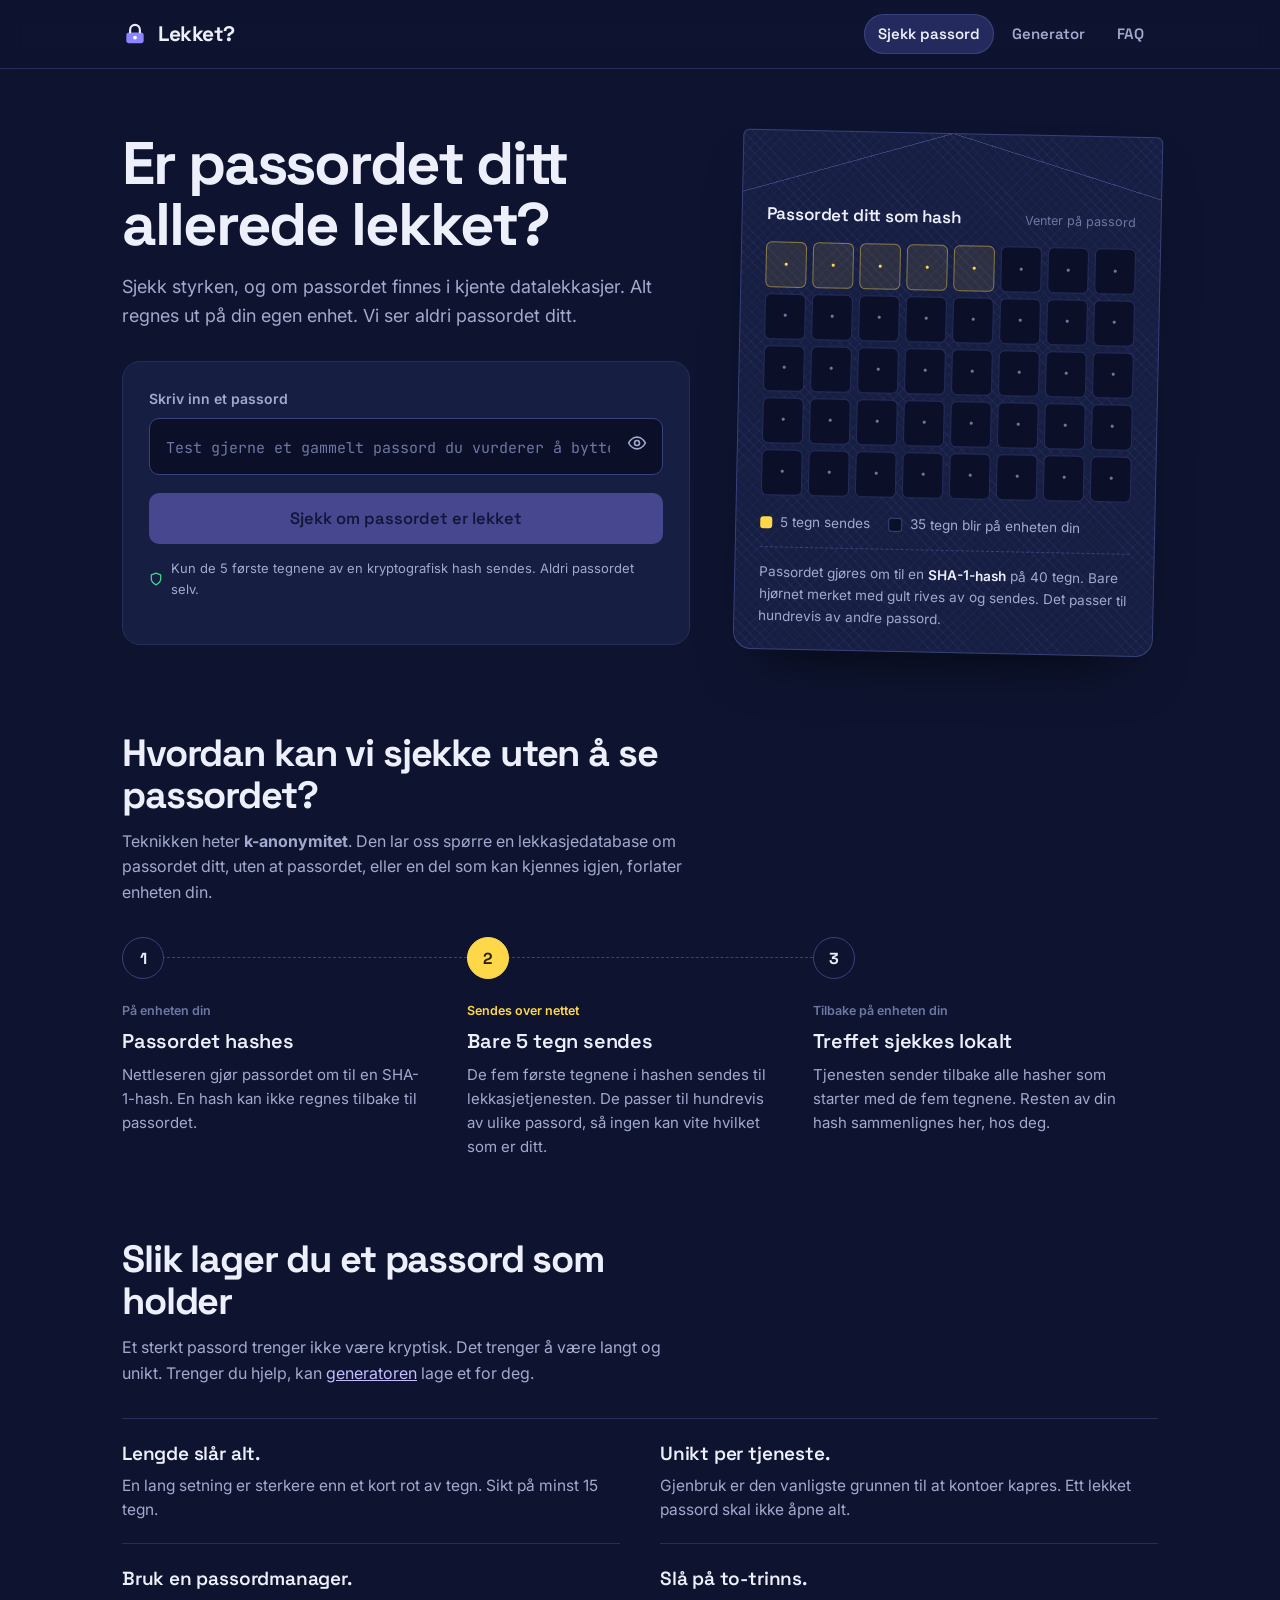
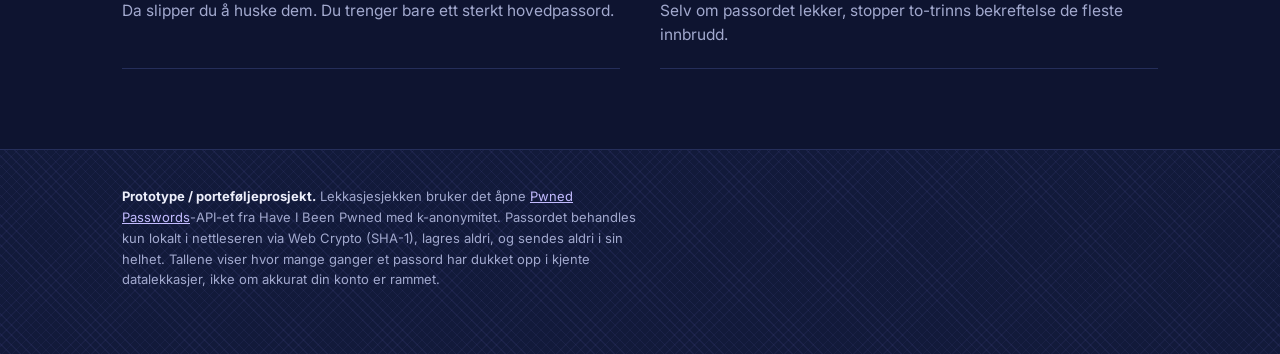
==== commit 7e9da78d: "Nytt design: «forseglet konvolutt» med live hash - Forsiden viser passordets SHA-1-hash som en konvo" ====
--- a/index.html
+++ b/index.html
@@ -4,6 +4,7 @@
 <meta charset="UTF-8">
 <meta name="viewport" content="width=device-width, initial-scale=1.0">
 <title>Lekket? Sjekk om passordet ditt er trygt</title>
+<meta name="description" content="Sjekk om passordet ditt er sterkt nok og om det finnes i kjente datalekkasjer. Alt skjer på din egen enhet.">
 <link rel="preconnect" href="https://fonts.googleapis.com">
 <link rel="preconnect" href="https://fonts.gstatic.com" crossorigin>
 <link href="https://fonts.googleapis.com/css2?family=Space+Grotesk:wght@500;600;700&family=Inter:wght@400;500;600&family=JetBrains+Mono:wght@500;600&display=swap" rel="stylesheet">
@@ -14,7 +15,7 @@
 <header class="nav">
   <div class="wrap navrow">
     <a class="brand" href="index.html">
-      <svg viewBox="0 0 24 24" fill="none"><rect x="4" y="10.5" width="16" height="10" rx="2.5" fill="#7C71F2"/><path d="M7.5 10.5V8a4.5 4.5 0 0 1 9 0v2.5" stroke="#EAEBF7" stroke-width="2" stroke-linecap="round"/><circle cx="12" cy="15.3" r="1.7" fill="#fff"/></svg>
+      <svg viewBox="0 0 24 24" fill="none"><rect x="4" y="10.5" width="16" height="10" rx="2.5" fill="#8F84FF"/><path d="M7.5 10.5V8a4.5 4.5 0 0 1 9 0v2.5" stroke="#EAEBF7" stroke-width="2" stroke-linecap="round"/><circle cx="12" cy="15.3" r="1.7" fill="#fff"/></svg>
       Lekket?
     </a>
     <button class="navtoggle" aria-label="Åpne meny" aria-expanded="false" aria-controls="navlinks">
@@ -30,77 +31,91 @@
 
 <main class="wrap">
 
-  <div class="hero">
-    <div class="eyebrow">Passordsikkerhet på norsk</div>
-    <h1>Er passordet ditt sterkt nok, og er det allerede lekket?</h1>
-    <p class="lead">Sjekk styrken på passordet ditt, og om det finnes i kjente datalekkasjer. Alt skjer på din egen enhet. Vi ser aldri passordet ditt.</p>
-
-    <div class="tool">
-      <div class="field">
-        <label for="pw">Skriv inn et passord</label>
-        <input id="pw" type="password" autocomplete="off" spellcheck="false" placeholder="Test gjerne et gammelt passord du vurderer å bytte" aria-describedby="privacy">
-        <button class="toggle" id="toggle" aria-label="Vis passord" type="button">
-          <svg width="20" height="20" viewBox="0 0 24 24" fill="none" stroke="currentColor" stroke-width="2" stroke-linecap="round" stroke-linejoin="round"><path d="M2 12s3.5-7 10-7 10 7 10 7-3.5 7-10 7-10-7-10-7Z"/><circle cx="12" cy="12" r="3"/></svg>
-        </button>
+  <div class="hero-grid">
+    <div>
+      <div class="hero">
+        <h1>Er passordet ditt allerede lekket?</h1>
+        <p class="lead">Sjekk styrken, og om passordet finnes i kjente datalekkasjer. Alt regnes ut på din egen enhet. Vi ser aldri passordet ditt.</p>
       </div>
 
-      <div class="meter" id="meter" hidden>
-        <div class="meter-track">
-          <div class="meter-seg" data-i="0"></div>
-          <div class="meter-seg" data-i="1"></div>
-          <div class="meter-seg" data-i="2"></div>
-          <div class="meter-seg" data-i="3"></div>
+      <div class="tool">
+        <div class="field">
+          <label for="pw">Skriv inn et passord</label>
+          <input id="pw" type="password" autocomplete="off" spellcheck="false" placeholder="Test gjerne et gammelt passord du vurderer å bytte" aria-describedby="privacy">
+          <button class="toggle" id="toggle" aria-label="Vis passord" type="button">
+            <svg width="20" height="20" viewBox="0 0 24 24" fill="none" stroke="currentColor" stroke-width="2" stroke-linecap="round" stroke-linejoin="round"><path d="M2 12s3.5-7 10-7 10 7 10 7-3.5 7-10 7-10-7-10-7Z"/><circle cx="12" cy="12" r="3"/></svg>
+          </button>
         </div>
-        <div class="meter-info">
-          <span class="meter-label" id="strengthLabel"></span>
-          <span class="meter-detail" id="strengthDetail"></span>
+
+        <div class="meter" id="meter" hidden>
+          <div class="meter-track">
+            <div class="meter-seg" data-i="0"></div>
+            <div class="meter-seg" data-i="1"></div>
+            <div class="meter-seg" data-i="2"></div>
+            <div class="meter-seg" data-i="3"></div>
+          </div>
+          <div class="meter-info">
+            <span class="meter-label" id="strengthLabel"></span>
+            <span class="meter-detail" id="strengthDetail"></span>
+          </div>
+          <div class="meter-why" id="strengthWhy">
+            <svg viewBox="0 0 24 24" fill="none" stroke="currentColor" stroke-width="2.2" stroke-linecap="round" stroke-linejoin="round"><path d="M10.3 3.9 1.8 18a2 2 0 0 0 1.7 3h17a2 2 0 0 0 1.7-3L13.7 3.9a2 2 0 0 0-3.4 0Z"/><path d="M12 9v4"/><path d="M12 17h.01"/></svg>
+            <span id="strengthWhyText"></span>
+          </div>
         </div>
-        <div class="meter-why" id="strengthWhy">
-          <svg viewBox="0 0 24 24" fill="none" stroke="currentColor" stroke-width="2.2" stroke-linecap="round" stroke-linejoin="round"><path d="M10.3 3.9 1.8 18a2 2 0 0 0 1.7 3h17a2 2 0 0 0 1.7-3L13.7 3.9a2 2 0 0 0-3.4 0Z"/><path d="M12 9v4"/><path d="M12 17h.01"/></svg>
-          <span id="strengthWhyText"></span>
+
+        <button class="btn block checkbtn" id="checkBtn" disabled>Sjekk om passordet er lekket</button>
+
+        <div class="privacy-note" id="privacy">
+          <svg viewBox="0 0 24 24" fill="none" stroke="currentColor" stroke-width="2.2" stroke-linecap="round" stroke-linejoin="round"><path d="M12 22s8-4 8-10V5l-8-3-8 3v7c0 6 8 10 8 10Z"/></svg>
+          Kun de 5 første tegnene av en kryptografisk hash sendes. Aldri passordet selv.
+        </div>
+
+        <div class="result" id="result">
+          <div class="result-inner" id="resultInner"></div>
         </div>
       </div>
-
-      <button class="btn block checkbtn" id="checkBtn" disabled>Sjekk om passordet er lekket</button>
-
-      <div class="privacy-note" id="privacy">
-        <svg viewBox="0 0 24 24" fill="none" stroke="currentColor" stroke-width="2.2" stroke-linecap="round" stroke-linejoin="round"><path d="M12 22s8-4 8-10V5l-8-3-8 3v7c0 6 8 10 8 10Z"/></svg>
-        Kun de 5 første tegnene av en kryptografisk hash sendes. Aldri passordet selv.
+    </div>
+
+    <aside class="seal" aria-labelledby="sealTitle">
+      <div class="seal-head">
+        <h2 id="sealTitle">Passordet ditt som hash</h2>
+        <span class="seal-state" id="sealState">Venter på passord</span>
       </div>
-
-      <div class="result" id="result">
-        <div class="result-inner" id="resultInner"></div>
+      <div class="hashgrid" id="hashgrid" aria-hidden="true"></div>
+      <div class="seal-legend">
+        <span class="lg sent">5 tegn sendes</span>
+        <span class="lg kept">35 tegn blir på enheten din</span>
       </div>
-    </div>
+      <p class="seal-foot">Passordet gjøres om til en <b>SHA-1-hash</b> på 40 tegn. Bare hjørnet merket med gult rives av og sendes. Det passer til hundrevis av andre passord.</p>
+    </aside>
   </div>
 
   <section class="block">
-    <div class="eyebrow">Personvern</div>
     <h2>Hvordan kan vi sjekke uten å se passordet?</h2>
-    <p class="sub">Teknikken heter <b>k-anonymitet</b>. Den lar oss spørre en lekkasjedatabase om passordet ditt, uten at passordet, eller en gjenkjennelig del av det, noen gang forlater enheten din.</p>
-    <div class="steps3">
-      <div class="stepcard">
-        <div class="num">1</div>
-        <h3>Hashes lokalt</h3>
-        <p>Passordet gjøres om til en SHA-1-hash i nettleseren din. Hashen kan ikke reverseres tilbake til passordet.</p>
-      </div>
-      <div class="stepcard">
-        <div class="num">2</div>
-        <h3>Kun 5 tegn sendes</h3>
-        <p>Bare de fem første tegnene av hashen sendes til lekkasjetjenesten. De passer til hundrevis av ulike passord, så det er umulig å vite hvilket som er ditt.</p>
-      </div>
-      <div class="stepcard">
-        <div class="num">3</div>
-        <h3>Matches her hjemme</h3>
-        <p>Tjenesten sender tilbake alle treff på de fem tegnene. Resten av hashen sammenlignes lokalt på din enhet.</p>
-      </div>
-    </div>
+    <p class="sub">Teknikken heter <b>k-anonymitet</b>. Den lar oss spørre en lekkasjedatabase om passordet ditt, uten at passordet, eller en del som kan kjennes igjen, forlater enheten din.</p>
+    <ol class="flow">
+      <li>
+        <span class="where">På enheten din</span>
+        <h3>Passordet hashes</h3>
+        <p>Nettleseren gjør passordet om til en SHA-1-hash. En hash kan ikke regnes tilbake til passordet.</p>
+      </li>
+      <li>
+        <span class="where">Sendes over nettet</span>
+        <h3>Bare 5 tegn sendes</h3>
+        <p>De fem første tegnene i hashen sendes til lekkasjetjenesten. De passer til hundrevis av ulike passord, så ingen kan vite hvilket som er ditt.</p>
+      </li>
+      <li>
+        <span class="where">Tilbake på enheten din</span>
+        <h3>Treffet sjekkes lokalt</h3>
+        <p>Tjenesten sender tilbake alle hasher som starter med de fem tegnene. Resten av din hash sammenlignes her, hos deg.</p>
+      </li>
+    </ol>
   </section>
 
-  <section class="block" style="padding-top:0">
-    <div class="eyebrow">Råd</div>
+  <section class="block">
     <h2>Slik lager du et passord som holder</h2>
-    <p class="sub">Et sterkt passord trenger ikke være kryptisk. Det trenger å være langt og unikt. Trenger du hjelp, kan <a href="generator.html" style="color:var(--accent-deep)">generatoren</a> lage et for deg.</p>
+    <p class="sub">Et sterkt passord trenger ikke være kryptisk. Det trenger å være langt og unikt. Trenger du hjelp, kan <a href="generator.html">generatoren</a> lage et for deg.</p>
     <div class="tips">
       <div class="tip"><div class="ic">1</div><p><b>Lengde slår alt.</b> En lang setning er sterkere enn et kort rot av tegn. Sikt på minst 15 tegn.</p></div>
       <div class="tip"><div class="ic">2</div><p><b>Unikt per tjeneste.</b> Gjenbruk er den vanligste grunnen til at kontoer kapres. Ett lekket passord skal ikke åpne alt.</p></div>
@@ -132,6 +147,36 @@
 const result = document.getElementById('result');
 const resultInner = document.getElementById('resultInner');
 const toggle = document.getElementById('toggle');
+const hashgrid = document.getElementById('hashgrid');
+const sealState = document.getElementById('sealState');
+
+// Konvolutten: 40 ruter for SHA-1-hashen. De 5 første (det som sendes) vises,
+// resten forblir forseglet og vises aldri i klartekst på skjermen.
+const cells = Array.from({length:40}, (_, i) => {
+  const c = document.createElement('span');
+  c.className = 'hc ' + (i < 5 ? 'sent' : 'kept');
+  c.textContent = '·';
+  hashgrid.appendChild(c);
+  return c;
+});
+
+let hashToken = 0;
+async function renderSeal(p){
+  const token = ++hashToken;
+  if(!p){
+    hashgrid.classList.remove('filled');
+    cells.forEach(c => c.textContent = '·');
+    sealState.textContent = 'Venter på passord';
+    sealState.classList.remove('live');
+    return;
+  }
+  const hash = await sha1Hex(p);
+  if(token !== hashToken) return; // brukeren har skrevet videre
+  hashgrid.classList.add('filled');
+  cells.forEach((c, i) => { c.textContent = i < 5 ? hash[i] : '•'; });
+  sealState.textContent = 'Regnet ut på enheten din';
+  sealState.classList.add('live');
+}
 
 const STRENGTH = [
   {label:'Veldig svakt', color:'var(--danger)'},
@@ -243,7 +288,7 @@
   }
 }
 
-pw.addEventListener('input', ()=>{ renderMeter(pw.value); result.classList.remove('show'); });
+pw.addEventListener('input', ()=>{ renderMeter(pw.value); renderSeal(pw.value); result.classList.remove('show'); });
 
 toggle.addEventListener('click', ()=>{
   const showing = pw.type === 'text';
@@ -264,7 +309,7 @@
 function kviz(prefix, suffix){
   return `<div class="kviz">
     <div class="ktitle">Slik ser forespørselen ut</div>
-    <div class="hashline"><span class="sent">${prefix}</span><span class="kept">${suffix}</span></div>
+    <div class="hashline"><span class="sent">${prefix}</span><span class="kept">${'•'.repeat(suffix.length)}</span></div>
     <div class="kflow">
       <span class="chip">${prefix}</span><span class="arrow">→ sendes til</span>
       <span>api.pwnedpasswords.com</span><span class="arrow">·</span>
@@ -285,6 +330,9 @@
     const prefix = hash.slice(0,5);
     const suffix = hash.slice(5);
 
+    hashgrid.classList.add('sending');
+    setTimeout(()=>hashgrid.classList.remove('sending'), 900);
+
     const res = await fetch(`https://api.pwnedpasswords.com/range/${prefix}`, {
       headers: { 'Add-Padding': 'true' }
     });
@@ -300,7 +348,8 @@
     if(count > 0){
       showResult('danger', `
         <h3><span class="badge">Lekket</span> Dette passordet er på avveie</h3>
-        <div class="rbody">Passordet er funnet <b>${count.toLocaleString('nb-NO')}</b> ganger i kjente datalekkasjer. Bytt det overalt du bruker det, og ikke bruk det igjen.</div>
+        <span class="countbig">${count.toLocaleString('nb-NO')} ganger</span>
+        <div class="rbody">Så mange ganger er passordet funnet i kjente datalekkasjer. Bytt det overalt du bruker det, og ikke bruk det igjen.</div>
         ${kviz(prefix, suffix)}
       `);
     } else {
--- a/styles.css
+++ b/styles.css
@@ -1,200 +1,289 @@
+/* ======================================================
+   Lekket? — designsystem
+   Idé: passordet er et forseglet brev. Bare ett hjørne
+   (de 5 første tegnene i hashen) rives av og sendes.
+   Det gule «stempelet» markerer alltid det som forlater enheten.
+   ====================================================== */
 :root{
-  --bg:#13142A;
-  --surface:#1B1D3A;
-  --input-bg:#11122A;
-  --ink:#EAEBF7;
-  --ink-soft:#9FA2C4;
-  --line:#2C2E55;
-  --line-strong:#3C3E70;
-  --accent:#7C71F2;
-  --accent-deep:#B7AFFF;
-  --accent-soft:#262455;
-
-  --safe:#34D27B;  --safe-bg:#16301F;
+  --bg:#0E1430;          /* post-marineblå */
+  --bg-2:#121A3A;
+  --surface:#161E42;
+  --input-bg:#0B1028;
+  --ink:#EDEFFB;
+  --ink-soft:#A2A9CE;
+  --ink-faint:#6E77A3;
+  --line:#252E5A;
+  --line-strong:#38427A;
+  --accent:#8F84FF;      /* fiolett fra hengelås-logoen */
+  --accent-deep:#C3BCFF;
+  --accent-soft:#252A5E;
+  --mark:#FFD84A;        /* stempelgult: det som sendes */
+  --mark-ink:#2A2100;
+
+  --safe:#3DD68C;  --safe-bg:#10301F;
   --warn:#F2B341;  --warn-bg:#33260F;
-  --danger:#FF5C55; --danger-bg:#3A1717;
-
-  --r:12px;
-  --maxw:920px;
+  --danger:#FF5B5E; --danger-bg:#3A1519;
+
+  --r:10px;
+  --r-lg:18px;
+  --maxw:1080px;
+
+  /* sikkerhetsmønster, som innsiden av en konvolutt */
+  --pattern:
+    repeating-linear-gradient(45deg, rgba(143,132,255,.07) 0 1px, transparent 1px 7px),
+    repeating-linear-gradient(-45deg, rgba(143,132,255,.05) 0 1px, transparent 1px 7px);
 }
 *{box-sizing:border-box;margin:0;padding:0}
+[hidden]{display:none!important}
 @media (prefers-reduced-motion:reduce){*{animation:none!important;transition:none!important}}
-body{background:var(--bg);color:var(--ink);font-family:'Inter',system-ui,sans-serif;line-height:1.55;-webkit-font-smoothing:antialiased;color-scheme:dark}
+html{scroll-behavior:smooth}
+body{background:var(--bg);color:var(--ink);font-family:'Inter',system-ui,sans-serif;font-size:16px;line-height:1.6;-webkit-font-smoothing:antialiased;color-scheme:dark}
 .wrap{max-width:var(--maxw);margin:0 auto;padding:0 22px}
-h1,h2,h3,.disp{font-family:'Space Grotesk',sans-serif}
-.mono{font-family:'JetBrains Mono',monospace}
-.eyebrow{font-family:'JetBrains Mono',monospace;font-size:12px;font-weight:600;letter-spacing:.1em;text-transform:uppercase;color:var(--accent-deep)}
+h1,h2,h3,.disp{font-family:'Space Grotesk',system-ui,sans-serif}
+.mono{font-family:'JetBrains Mono',ui-monospace,monospace}
+a{color:var(--accent-deep)}
+:focus-visible{outline:2px solid var(--mark);outline-offset:3px;border-radius:6px}
+.eyebrow{font-size:14px;font-weight:600;color:var(--accent-deep);margin-bottom:10px}
 
 /* ---- nav (delt) ---- */
-header.nav{padding:15px 0;border-bottom:1px solid var(--line);position:sticky;top:0;background:rgba(19,20,42,.88);backdrop-filter:blur(10px);z-index:50}
+header.nav{padding:14px 0;border-bottom:1px solid var(--line);position:sticky;top:0;background:rgba(14,20,48,.86);backdrop-filter:blur(12px);-webkit-backdrop-filter:blur(12px);z-index:50}
 .navrow{display:flex;align-items:center;justify-content:space-between;gap:14px;flex-wrap:wrap}
 .brand{display:flex;align-items:center;gap:10px;font-family:'Space Grotesk';font-weight:700;font-size:21px;letter-spacing:-0.02em;color:var(--ink);text-decoration:none}
-.brand svg{width:24px;height:24px;flex:none}
-.navlinks{display:flex;align-items:center;gap:6px}
-.navlinks a{font-family:'Space Grotesk';font-weight:600;font-size:14.5px;color:var(--ink-soft);text-decoration:none;padding:8px 14px;border-radius:9px;transition:.15s;white-space:nowrap}
+.brand svg{width:26px;height:26px;flex:none}
+.navlinks{display:flex;align-items:center;gap:4px}
+.navlinks a{font-family:'Space Grotesk';font-weight:600;font-size:15px;color:var(--ink-soft);text-decoration:none;padding:8px 14px;border-radius:999px;transition:color .15s,background .15s;white-space:nowrap}
 .navlinks a:hover{color:var(--ink);background:var(--accent-soft)}
-.navlinks a.active{color:var(--accent-deep);background:var(--accent-soft)}
-.navtoggle{display:none;border:1px solid var(--line-strong);background:var(--surface);color:var(--ink);border-radius:9px;padding:7px 11px;cursor:pointer;align-items:center}
+.navlinks a.active{color:var(--ink);background:var(--accent-soft);box-shadow:inset 0 0 0 1px var(--line-strong)}
+.navtoggle{display:none;border:1px solid var(--line-strong);background:var(--surface);color:var(--ink);border-radius:10px;padding:7px 11px;cursor:pointer;align-items:center}
 .navtoggle svg{width:20px;height:20px;display:block}
 @media(max-width:640px){
   .navtoggle{display:flex}
   .navlinks{display:none;flex-basis:100%;flex-direction:column;align-items:stretch;gap:4px;margin-top:10px}
   .navlinks.open{display:flex}
-  .navlinks a{padding:12px 14px}
+  .navlinks a{padding:12px 14px;border-radius:10px}
 }
 
 /* ---- hero (delt) ---- */
-.hero{padding:46px 0 10px;text-align:center}
-.hero h1{font-size:clamp(30px,5.5vw,46px);font-weight:700;letter-spacing:-0.03em;line-height:1.05}
-.hero p.lead{font-size:17px;color:var(--ink-soft);max-width:52ch;margin:16px auto 0}
+.hero{padding:64px 0 16px;max-width:760px}
+.hero h1{font-size:clamp(34px,6vw,60px);font-weight:700;letter-spacing:-0.035em;line-height:1.02;text-wrap:balance}
+.hero p.lead{font-size:18px;color:var(--ink-soft);max-width:54ch;margin-top:18px}
 
 /* ---- knapper (delt) ---- */
-.btn{font-family:'Space Grotesk';font-weight:600;font-size:16px;padding:14px;border:0;border-radius:var(--r);background:var(--accent);color:#fff;cursor:pointer;transition:.15s;display:flex;align-items:center;justify-content:center;gap:9px}
+.btn{font-family:'Space Grotesk';font-weight:600;font-size:16.5px;padding:15px 20px;border:0;border-radius:var(--r);background:var(--accent);color:#0E0B33;cursor:pointer;transition:background .15s,transform .1s;display:flex;align-items:center;justify-content:center;gap:9px}
 .btn:hover{background:var(--accent-deep)}
-.btn:disabled{opacity:.45;cursor:default}
+.btn:active{transform:translateY(1px)}
+.btn:disabled{opacity:.4;cursor:default;transform:none}
 .btn.block{width:100%}
-.spin{display:inline-block;width:15px;height:15px;border:2px solid #ffffff66;border-top-color:#fff;border-radius:50%;animation:sp .7s linear infinite}
+.spin{display:inline-block;width:15px;height:15px;border:2px solid rgba(14,11,51,.3);border-top-color:#0E0B33;border-radius:50%;animation:sp .7s linear infinite}
 @keyframes sp{to{transform:rotate(360deg)}}
 
-/* ---- kort/verktøy (delt) ---- */
-.tool{background:var(--surface);border:1px solid var(--line);border-radius:18px;padding:26px;margin:30px 0 0;box-shadow:0 1px 0 rgba(0,0,0,.02)}
+/* ---- verktøyflate (delt) ---- */
+.tool{background:var(--surface);border:1px solid var(--line);border-radius:var(--r-lg);padding:26px;margin:32px 0 0}
 
 /* ---- styrkemåler (delt) ---- */
 .meter{margin-top:18px}
-.meter-track{height:8px;border-radius:100px;background:var(--line);overflow:hidden;display:flex;gap:3px;padding:0}
-.meter-seg{flex:1;background:var(--line);transition:background .25s}
-.meter-info{display:flex;justify-content:space-between;align-items:baseline;margin-top:9px}
-.meter-label{font-family:'Space Grotesk';font-weight:600;font-size:14.5px}
+.meter-track{height:6px;border-radius:100px;background:transparent;overflow:hidden;display:flex;gap:4px}
+.meter-seg{flex:1;background:var(--line);border-radius:100px;transition:background .25s}
+.meter-info{display:flex;justify-content:space-between;align-items:baseline;margin-top:10px;gap:12px}
+.meter-label{font-family:'Space Grotesk';font-weight:600;font-size:15px}
 .meter-detail{font-size:12.5px;color:var(--ink-soft);font-family:'JetBrains Mono'}
-.meter-why{display:none;margin-top:9px;font-size:13px;color:var(--danger);text-align:left;gap:7px;align-items:flex-start}
+.meter-why{display:none;margin-top:10px;font-size:13.5px;color:var(--danger);text-align:left;gap:8px;align-items:flex-start}
 .meter-why.show{display:flex}
-.meter-why svg{width:15px;height:15px;flex:none;margin-top:2px}
+.meter-why svg{width:15px;height:15px;flex:none;margin-top:3px}
 
 /* ---- seksjoner (delt) ---- */
-section.block{padding:48px 0}
-.block h2{font-size:clamp(22px,4vw,28px);font-weight:700;letter-spacing:-0.02em;margin-bottom:8px}
-.block .sub{color:var(--ink-soft);font-size:14.5px;max-width:54ch;margin-bottom:26px}
-
-.steps3{display:grid;grid-template-columns:repeat(auto-fit,minmax(220px,1fr));gap:16px}
-.stepcard{background:var(--surface);border:1px solid var(--line);border-radius:var(--r);padding:20px}
-.stepcard .num{font-family:'JetBrains Mono';font-size:12px;font-weight:600;color:var(--accent-deep);background:var(--accent-soft);width:26px;height:26px;border-radius:7px;display:grid;place-items:center;margin-bottom:12px}
-.stepcard h3{font-size:16px;font-weight:600;margin-bottom:5px}
-.stepcard p{font-size:13.5px;color:var(--ink-soft)}
-
-.tips{display:grid;grid-template-columns:repeat(auto-fit,minmax(230px,1fr));gap:14px}
-.tip{display:flex;gap:12px;align-items:flex-start;background:var(--surface);border:1px solid var(--line);border-radius:var(--r);padding:16px}
-.tip .ic{width:22px;height:22px;border-radius:6px;background:var(--accent-soft);color:var(--accent-deep);flex:none;display:grid;place-items:center;font-weight:700;font-family:'Space Grotesk';font-size:13px}
-.tip p{font-size:13.5px}
-.tip p b{font-family:'Space Grotesk';font-weight:600}
+section.block{padding:72px 0 8px}
+.block h2{font-size:clamp(26px,4vw,38px);font-weight:700;letter-spacing:-0.03em;line-height:1.1;margin-bottom:12px;max-width:22ch}
+.block .sub{color:var(--ink-soft);font-size:16px;max-width:58ch;margin-bottom:32px}
+
+/* kort brukt på generatorsiden (to valg + én regel) */
+.steps3{display:grid;grid-template-columns:repeat(auto-fit,minmax(240px,1fr));gap:0;border-top:1px solid var(--line)}
+.stepcard{padding:24px 24px 26px 0;border-bottom:1px solid var(--line)}
+.stepcard + .stepcard{padding-left:24px;border-left:1px solid var(--line)}
+@media(max-width:780px){.stepcard + .stepcard{padding-left:0;border-left:0}}
+.stepcard .num{font-family:'Space Grotesk';font-size:13px;font-weight:700;color:var(--mark-ink);background:var(--mark);width:26px;height:26px;border-radius:50%;display:grid;place-items:center;margin-bottom:14px}
+.stepcard h3{font-size:19px;font-weight:600;margin-bottom:6px;letter-spacing:-0.01em}
+.stepcard p{font-size:15px;color:var(--ink-soft)}
+
+/* råd-liste: ikke en rekkefølge, derfor ingen nummer */
+.tips{display:grid;grid-template-columns:repeat(2,minmax(0,1fr));gap:0 40px;border-top:1px solid var(--line)}
+@media(max-width:700px){.tips{grid-template-columns:1fr}}
+.tip{padding:20px 0;border-bottom:1px solid var(--line)}
+.tip .ic{display:none}
+.tip p{font-size:15.5px;color:var(--ink-soft)}
+.tip p b{display:block;font-family:'Space Grotesk';font-weight:600;font-size:19px;color:var(--ink);letter-spacing:-0.01em;margin-bottom:4px}
 
 /* ---- footer (delt) ---- */
-footer{border-top:1px solid var(--line);padding:30px 0 60px;margin-top:20px}
-footer .note{font-size:12.5px;color:var(--ink-soft);max-width:62ch}
+footer{border-top:1px solid var(--line);padding:36px 0 64px;margin-top:72px;background:var(--pattern),var(--bg-2)}
+footer .note{font-size:13px;color:var(--ink-soft);max-width:66ch}
 footer .note b{color:var(--ink)}
-footer a{color:var(--accent-deep)}
 
 /* ======================================================
    FORSIDEN (index)
    ====================================================== */
+.hero-grid{display:grid;grid-template-columns:minmax(0,1.15fr) minmax(0,.85fr);gap:48px;align-items:start;padding:64px 0 8px}
+.hero-grid .hero{padding:0}
+.hero-grid .tool{margin-top:30px}
+@media(max-width:900px){.hero-grid{grid-template-columns:1fr;gap:28px;padding-top:44px}}
+
 .field{position:relative}
-.field label{display:block;font-size:13px;font-weight:600;color:var(--ink-soft);margin-bottom:8px;text-align:left}
-.field input{width:100%;font-family:'JetBrains Mono';font-size:18px;letter-spacing:.02em;padding:15px 52px 15px 16px;border:1.5px solid var(--line-strong);border-radius:var(--r);background:var(--input-bg);color:var(--ink);outline:none;transition:.15s}
+.field label{display:block;font-size:14px;font-weight:600;color:var(--ink-soft);margin-bottom:8px;text-align:left}
+.field input{width:100%;font-family:'JetBrains Mono';font-size:18px;letter-spacing:.02em;padding:16px 52px 16px 16px;border:1.5px solid var(--line-strong);border-radius:var(--r);background:var(--input-bg);color:var(--ink);outline:none;transition:border-color .15s,box-shadow .15s}
+.field input::placeholder{color:var(--ink-faint);font-size:15px;letter-spacing:0}
 .field input:focus{border-color:var(--accent);box-shadow:0 0 0 4px var(--accent-soft)}
-.toggle{position:absolute;right:8px;top:34px;border:0;background:transparent;cursor:pointer;padding:8px;color:var(--ink-soft);border-radius:8px}
+.toggle{position:absolute;right:8px;top:37px;border:0;background:transparent;cursor:pointer;padding:8px;color:var(--ink-soft);border-radius:8px}
 .toggle:hover{background:var(--accent-soft);color:var(--accent-deep)}
 
 .checkbtn{width:100%;margin-top:18px}
 
-.privacy-note{margin-top:14px;font-size:12.5px;color:var(--ink-soft);text-align:center;display:flex;align-items:center;justify-content:center;gap:7px}
-.privacy-note svg{width:13px;height:13px;flex:none;color:var(--safe)}
-
-.result{margin-top:18px;border-radius:var(--r);padding:0;max-height:0;overflow:hidden;transition:max-height .35s ease}
-.result.show{max-height:600px}
+.privacy-note{margin-top:14px;font-size:13px;color:var(--ink-soft);display:flex;align-items:center;gap:8px}
+.privacy-note svg{width:14px;height:14px;flex:none;color:var(--safe)}
+
+/* ---- konvolutten: live hash ---- */
+.seal{position:relative;background:var(--pattern),var(--surface);border:1px solid var(--line-strong);border-radius:6px 6px var(--r-lg) var(--r-lg);padding:26px 24px 22px;transform:rotate(1.2deg);box-shadow:0 30px 60px -30px rgba(0,0,0,.7)}
+@media(max-width:900px){.seal{transform:none}}
+/* klaffen */
+.seal::before{content:"";position:absolute;inset:0 0 auto 0;height:62px;pointer-events:none;
+  background:
+    linear-gradient(to bottom right, transparent calc(50% - 1px), var(--line-strong) calc(50% - 1px), var(--line-strong) 50%, transparent 50%) left top / 50% 100% no-repeat,
+    linear-gradient(to bottom left, transparent calc(50% - 1px), var(--line-strong) calc(50% - 1px), var(--line-strong) 50%, transparent 50%) right top / 50% 100% no-repeat}
+.seal-head{position:relative;display:flex;justify-content:space-between;align-items:baseline;gap:10px;margin:44px 0 14px}
+.seal-head h2{font-size:17px;font-weight:600;letter-spacing:-0.01em}
+.seal-state{font-size:12.5px;color:var(--ink-faint)}
+.seal-state.live{color:var(--safe)}
+
+.hashgrid{display:grid;grid-template-columns:repeat(8,1fr);gap:6px;font-family:'JetBrains Mono';font-weight:600}
+.hc{aspect-ratio:1/1.12;display:grid;place-items:center;border-radius:6px;background:var(--input-bg);border:1px solid var(--line);color:var(--ink-faint);font-size:clamp(13px,1.6vw,17px);transition:background .2s,color .2s,border-color .2s,transform .5s cubic-bezier(.2,.8,.2,1),opacity .5s}
+.hc.sent{background:rgba(255,216,74,.10);border-color:rgba(255,216,74,.45);color:var(--mark)}
+.hashgrid.filled .hc.sent{background:var(--mark);border-color:var(--mark);color:var(--mark-ink)}
+.hashgrid.filled .hc.kept{color:var(--ink-soft)}
+/* øyeblikket når hjørnet sendes */
+.hashgrid.sending .hc.sent{transform:translate(18px,-26px) rotate(-6deg);opacity:0}
+.hashgrid.sending .hc.sent:nth-child(2){transition-delay:.04s}
+.hashgrid.sending .hc.sent:nth-child(3){transition-delay:.08s}
+.hashgrid.sending .hc.sent:nth-child(4){transition-delay:.12s}
+.hashgrid.sending .hc.sent:nth-child(5){transition-delay:.16s}
+
+.seal-legend{display:flex;flex-wrap:wrap;gap:8px 18px;margin-top:16px;font-size:13.5px;color:var(--ink-soft)}
+.lg{display:flex;align-items:center;gap:8px}
+.lg::before{content:"";width:12px;height:12px;border-radius:3px;flex:none}
+.lg.sent::before{background:var(--mark)}
+.lg.kept::before{background:var(--input-bg);border:1px solid var(--line-strong)}
+.seal-foot{margin-top:14px;padding-top:14px;border-top:1px dashed var(--line-strong);font-size:13.5px;color:var(--ink-soft)}
+.seal-foot b{color:var(--ink);font-weight:600}
+
+/* ---- resultat ---- */
+.result{margin-top:18px;border-radius:var(--r);max-height:0;overflow:hidden;transition:max-height .4s ease}
+.result.show{max-height:640px}
 .result-inner{padding:20px;border:1.5px solid;border-radius:var(--r)}
 .result.safe .result-inner{border-color:var(--safe);background:var(--safe-bg)}
 .result.danger .result-inner{border-color:var(--danger);background:var(--danger-bg)}
-.result.err .result-inner{border-color:var(--line-strong);background:var(--surface)}
-.result h3{font-size:19px;font-weight:700;display:flex;align-items:center;gap:10px;letter-spacing:-0.01em}
-.result .rbody{font-size:14.5px;margin-top:8px;color:var(--ink)}
+.result.err .result-inner{border-color:var(--line-strong);background:var(--bg-2)}
+.result h3{font-size:20px;font-weight:700;display:flex;align-items:center;flex-wrap:wrap;gap:10px;letter-spacing:-0.01em}
+.result .rbody{font-size:15px;margin-top:8px;color:var(--ink)}
 .result .rbody b{font-family:'Space Grotesk'}
-.badge{font-family:'JetBrains Mono';font-size:12px;font-weight:600;padding:3px 9px;border-radius:100px}
-.result.safe .badge{background:var(--safe);color:#fff}
-.result.danger .badge{background:var(--danger);color:#fff}
+.badge{font-family:'Space Grotesk';font-size:13px;font-weight:700;padding:3px 10px;border-radius:100px}
+.result.safe .badge{background:var(--safe);color:#06240F}
+.result.danger .badge{background:var(--danger);color:#2B0507}
+.countbig{display:block;font-family:'Space Grotesk';font-size:clamp(34px,6vw,48px);font-weight:700;letter-spacing:-0.03em;line-height:1;margin:14px 0 4px;color:var(--danger)}
 
 .kviz{margin-top:16px;background:var(--input-bg);border:1px dashed var(--line-strong);border-radius:10px;padding:14px}
-.kviz .ktitle{font-family:'JetBrains Mono';font-size:11px;letter-spacing:.06em;text-transform:uppercase;color:var(--ink-soft);margin-bottom:9px}
+.kviz .ktitle{font-size:13px;font-weight:600;color:var(--ink-soft);margin-bottom:9px}
 .hashline{font-family:'JetBrains Mono';font-size:13px;word-break:break-all;line-height:1.7}
-.hashline .sent{background:var(--accent);color:#fff;padding:1px 3px;border-radius:3px;font-weight:600}
+.hashline .sent{background:var(--mark);color:var(--mark-ink);padding:1px 3px;border-radius:3px;font-weight:600}
 .hashline .kept{color:var(--ink-soft)}
-.kflow{display:flex;align-items:center;gap:8px;margin-top:11px;font-size:11.5px;color:var(--ink-soft);flex-wrap:wrap;font-family:'JetBrains Mono'}
-.kflow .chip{background:var(--accent-soft);color:var(--accent-deep);padding:3px 8px;border-radius:6px;font-weight:600}
-.kflow .arrow{color:var(--line-strong)}
+.kflow{display:flex;align-items:center;gap:8px;margin-top:11px;font-size:12px;color:var(--ink-soft);flex-wrap:wrap;font-family:'JetBrains Mono'}
+.kflow .chip{background:var(--mark);color:var(--mark-ink);padding:3px 8px;border-radius:6px;font-weight:600}
+.kflow .arrow{color:var(--ink-faint)}
+
+/* ---- slik fungerer det: en ekte rekkefølge ---- */
+.flow{list-style:none;display:grid;grid-template-columns:repeat(3,minmax(0,1fr));gap:0;counter-reset:step;position:relative}
+.flow li{position:relative;padding:0 28px 0 0}
+.flow li::before{counter-increment:step;content:counter(step);display:grid;place-items:center;width:40px;height:40px;border-radius:50%;font-family:'Space Grotesk';font-weight:700;font-size:16px;background:var(--bg);border:1.5px solid var(--line-strong);color:var(--ink);position:relative;z-index:1;margin-bottom:18px}
+.flow li:nth-child(2)::before{background:var(--mark);border-color:var(--mark);color:var(--mark-ink)}
+.flow li::after{content:"";position:absolute;top:20px;left:40px;right:0;border-top:1.5px dashed var(--line-strong)}
+.flow li:last-child::after{display:none}
+.flow h3{font-size:20px;font-weight:600;letter-spacing:-0.01em;margin-bottom:6px}
+.flow p{font-size:15px;color:var(--ink-soft);max-width:34ch}
+.flow .where{display:inline-block;font-size:12.5px;font-weight:600;color:var(--ink-faint);margin-bottom:4px}
+.flow li:nth-child(2) .where{color:var(--mark)}
+@media(max-width:780px){
+  .flow{grid-template-columns:1fr;gap:28px}
+  .flow li{padding:0 0 0 58px}
+  .flow li::before{position:absolute;left:0;top:-4px;margin:0}
+  .flow li::after{top:40px;left:20px;right:auto;bottom:-28px;border-top:0;border-left:1.5px dashed var(--line-strong)}
+}
 
 /* ======================================================
    GENERATOR
    ====================================================== */
 .modes{display:flex;gap:6px;background:var(--input-bg);border:1px solid var(--line-strong);border-radius:12px;padding:5px;margin-bottom:22px}
-.modes button{flex:1;font-family:'Space Grotesk';font-weight:600;font-size:14.5px;padding:11px;border:0;border-radius:8px;background:transparent;color:var(--ink-soft);cursor:pointer;transition:.15s}
+.modes button{flex:1;font-family:'Space Grotesk';font-weight:600;font-size:15px;padding:11px;border:0;border-radius:8px;background:transparent;color:var(--ink-soft);cursor:pointer;transition:background .15s,color .15s}
 .modes button:hover{color:var(--ink)}
-.modes button.active{background:var(--accent);color:#fff}
-
-.gen-output{position:relative;background:var(--input-bg);border:1.5px solid var(--line-strong);border-radius:var(--r);padding:18px 56px 18px 18px;min-height:62px;display:flex;align-items:center}
-.gen-output .pw-text{font-family:'JetBrains Mono';font-size:19px;font-weight:600;letter-spacing:.01em;word-break:break-all;line-height:1.5;color:var(--ink)}
+.modes button.active{background:var(--accent);color:#0E0B33}
+
+.gen-output{position:relative;background:var(--pattern),var(--input-bg);border:1.5px solid var(--line-strong);border-radius:var(--r);padding:22px 60px 22px 20px;min-height:76px;display:flex;align-items:center;transition:border-color .15s}
+.gen-output .pw-text{font-family:'JetBrains Mono';font-size:clamp(17px,2.4vw,22px);font-weight:600;letter-spacing:.01em;word-break:break-all;line-height:1.5;color:var(--ink)}
 .gen-output .pw-text.placeholder{color:var(--ink-soft);font-weight:500;font-size:15px}
-.copybtn{position:absolute;right:9px;top:50%;transform:translateY(-50%);border:1px solid var(--line-strong);background:var(--surface);cursor:pointer;padding:9px;color:var(--ink-soft);border-radius:9px;transition:.15s;display:flex}
+.gen-output .pw-text .d{color:var(--accent-deep)}   /* tall */
+.gen-output .pw-text .s{color:var(--mark)}          /* symboler */
+.gen-output.flash{animation:flashpw .45s ease}
+@keyframes flashpw{0%{border-color:var(--mark)}100%{border-color:var(--line-strong)}}
+.copybtn{position:absolute;right:10px;top:50%;transform:translateY(-50%);border:1px solid var(--line-strong);background:var(--surface);cursor:pointer;padding:9px;color:var(--ink-soft);border-radius:9px;transition:background .15s,color .15s,border-color .15s;display:flex}
 .copybtn:hover{background:var(--accent-soft);color:var(--accent-deep);border-color:var(--accent)}
 .copybtn svg{width:18px;height:18px;display:block}
 .copybtn.copied{color:var(--safe);border-color:var(--safe)}
 
-.controls{margin-top:22px;display:grid;gap:20px}
+.controls{margin-top:24px;display:grid;gap:22px}
 .ctl-row{display:flex;flex-direction:column;gap:10px}
 .ctl-head{display:flex;justify-content:space-between;align-items:baseline}
-.ctl-head label{font-size:13px;font-weight:600;color:var(--ink-soft)}
-.ctl-head .val{font-family:'JetBrains Mono';font-size:14px;font-weight:600;color:var(--accent-deep);background:var(--accent-soft);padding:2px 10px;border-radius:7px}
-
-input[type=range]{-webkit-appearance:none;appearance:none;width:100%;height:8px;border-radius:100px;background:var(--line);outline:none;cursor:pointer}
-input[type=range]::-webkit-slider-thumb{-webkit-appearance:none;appearance:none;width:22px;height:22px;border-radius:50%;background:var(--accent);border:3px solid var(--surface);box-shadow:0 0 0 1px var(--accent);cursor:pointer;transition:.12s}
+.ctl-head label{font-size:14px;font-weight:600;color:var(--ink-soft)}
+.ctl-head .val{font-family:'JetBrains Mono';font-size:14px;font-weight:600;color:var(--mark-ink);background:var(--mark);padding:2px 10px;border-radius:7px}
+
+input[type=range]{-webkit-appearance:none;appearance:none;width:100%;height:6px;border-radius:100px;background:var(--line);outline:none;cursor:pointer}
+input[type=range]::-webkit-slider-thumb{-webkit-appearance:none;appearance:none;width:22px;height:22px;border-radius:50%;background:var(--accent);border:3px solid var(--surface);box-shadow:0 0 0 1px var(--accent);cursor:pointer;transition:background .12s}
 input[type=range]::-webkit-slider-thumb:hover{background:var(--accent-deep)}
 input[type=range]::-moz-range-thumb{width:22px;height:22px;border-radius:50%;background:var(--accent);border:3px solid var(--surface);box-shadow:0 0 0 1px var(--accent);cursor:pointer}
 input[type=range]:focus-visible{box-shadow:0 0 0 4px var(--accent-soft)}
 
 .checks{display:flex;flex-wrap:wrap;gap:10px}
-.check{display:flex;align-items:center;gap:9px;background:var(--input-bg);border:1px solid var(--line-strong);border-radius:10px;padding:11px 14px;cursor:pointer;font-size:14px;font-weight:500;transition:.15s;user-select:none}
+.check{position:relative;display:flex;align-items:center;gap:9px;background:var(--input-bg);border:1px solid var(--line-strong);border-radius:999px;padding:10px 16px 10px 12px;cursor:pointer;font-size:14px;font-weight:500;transition:border-color .15s;user-select:none}
 .check:hover{border-color:var(--accent)}
 .check input{position:absolute;opacity:0;width:0;height:0}
-.check .box{width:20px;height:20px;border-radius:6px;border:1.5px solid var(--line-strong);background:var(--surface);display:grid;place-items:center;flex:none;transition:.15s}
-.check .box svg{width:13px;height:13px;color:#fff;opacity:0;transform:scale(.6);transition:.15s}
+.check .box{width:20px;height:20px;border-radius:50%;border:1.5px solid var(--line-strong);background:var(--surface);display:grid;place-items:center;flex:none;transition:background .15s,border-color .15s}
+.check .box svg{width:12px;height:12px;color:#0E0B33;opacity:0;transform:scale(.6);transition:opacity .15s,transform .15s}
 .check input:checked + .box{background:var(--accent);border-color:var(--accent)}
 .check input:checked + .box svg{opacity:1;transform:scale(1)}
-.check input:focus-visible + .box{box-shadow:0 0 0 4px var(--accent-soft)}
+.check input:focus-visible + .box{box-shadow:0 0 0 3px var(--mark)}
 .check.disabled{opacity:.5;cursor:not-allowed}
 
 .gen-meter{margin-top:22px;padding-top:20px;border-top:1px solid var(--line)}
-.hint{font-size:12.5px;color:var(--ink-soft);margin-top:8px}
-.genbtn{margin-top:22px}
+.gen-crack{font-size:13px;color:var(--ink-soft);margin-top:12px;display:flex;align-items:flex-start;gap:8px}
+.gen-crack svg{width:15px;height:15px;flex:none;color:var(--accent-deep);margin-top:3px}
+.gen-crack b{color:var(--ink);font-weight:600}
+.hint{font-size:13.5px;color:var(--ink-soft);margin-top:8px}
+.genbtn{margin-top:24px}
 
 /* ======================================================
    FAQ
    ====================================================== */
-.faq-list{margin-top:8px;display:grid;gap:12px}
-.qa{background:var(--surface);border:1px solid var(--line);border-radius:var(--r);overflow:hidden}
-.qa[open]{border-color:var(--line-strong)}
-.qa summary{list-style:none;cursor:pointer;padding:18px 20px;display:flex;align-items:center;justify-content:space-between;gap:14px;font-family:'Space Grotesk';font-weight:600;font-size:16.5px}
+.faq-list{margin-top:8px;display:grid;gap:0;border-top:1px solid var(--line);max-width:780px}
+.qa{border-bottom:1px solid var(--line)}
+.qa summary{list-style:none;cursor:pointer;padding:22px 0;display:flex;align-items:center;justify-content:space-between;gap:16px;font-family:'Space Grotesk';font-weight:600;font-size:19px;letter-spacing:-0.01em}
 .qa summary::-webkit-details-marker{display:none}
 .qa summary:hover{color:var(--accent-deep)}
-.qa summary .chev{width:20px;height:20px;flex:none;color:var(--ink-soft);transition:transform .2s}
-.qa[open] summary .chev{transform:rotate(180deg);color:var(--accent-deep)}
-.qa .answer{padding:0 20px 20px;font-size:14.5px;color:var(--ink)}
-.qa .answer p{margin-top:10px}
+.qa summary .chev{width:22px;height:22px;flex:none;color:var(--ink-soft);transition:transform .2s}
+.qa[open] summary .chev{transform:rotate(180deg);color:var(--mark)}
+.qa .answer{padding:0 0 24px;font-size:16px;color:var(--ink-soft);max-width:66ch}
+.qa .answer p{margin-top:12px}
 .qa .answer p:first-child{margin-top:0}
-.qa .answer b{font-family:'Space Grotesk';font-weight:600}
+.qa .answer b{font-family:'Space Grotesk';font-weight:600;color:var(--ink)}
 .qa .answer ul{margin:12px 0 0;padding-left:20px}
 .qa .answer li{margin-top:6px}
-.qa .answer a{color:var(--accent-deep)}
 
 /* konvolutt-illustrasjon */
-.envelope{background:var(--input-bg);border:1px dashed var(--line-strong);border-radius:12px;padding:20px;margin-top:16px;display:flex;gap:18px;align-items:center}
+.envelope{background:var(--pattern),var(--input-bg);border:1px dashed var(--line-strong);border-radius:12px;padding:20px;margin-top:18px;display:flex;gap:18px;align-items:center}
 .envelope svg{width:84px;height:84px;flex:none}
-.envelope .cap{font-size:13.5px;color:var(--ink-soft)}
+.envelope .cap{font-size:14.5px;color:var(--ink-soft)}
 .envelope .cap b{color:var(--ink)}
 @media(max-width:480px){.envelope{flex-direction:column;text-align:center}}
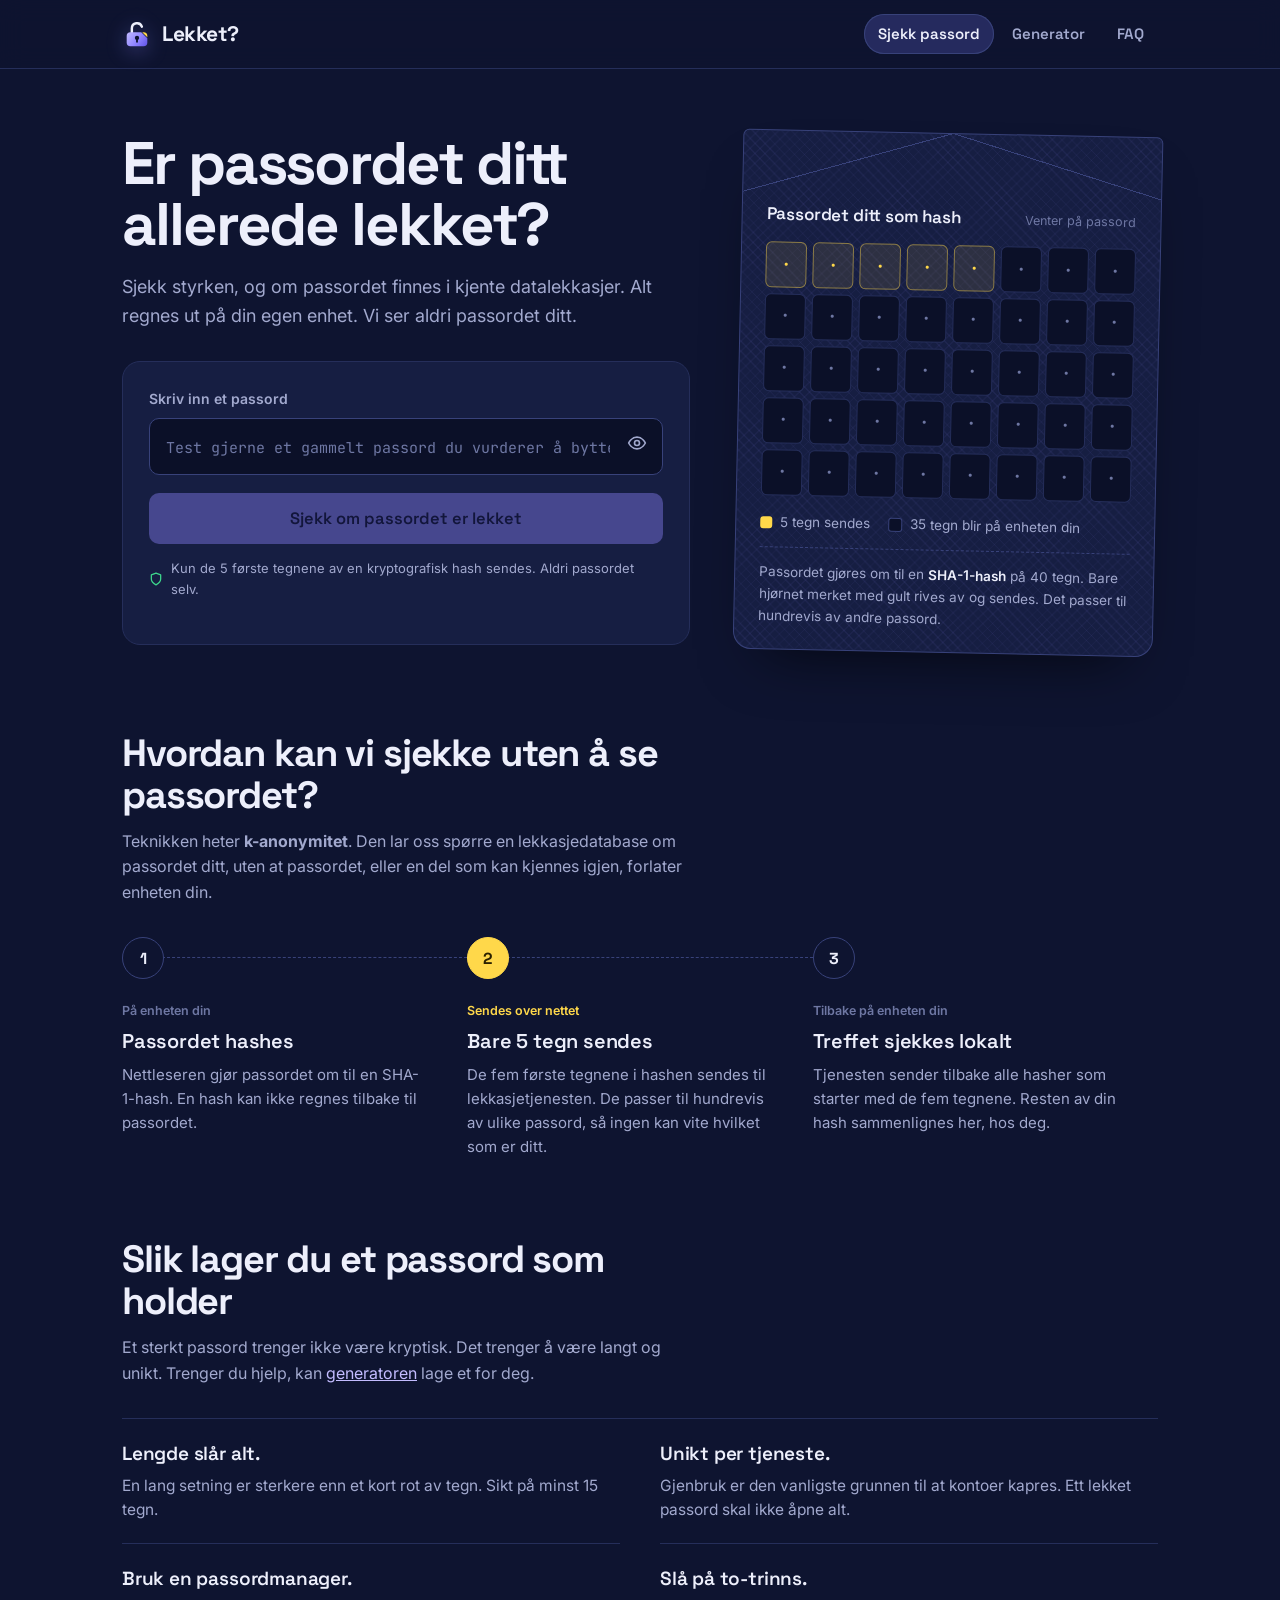
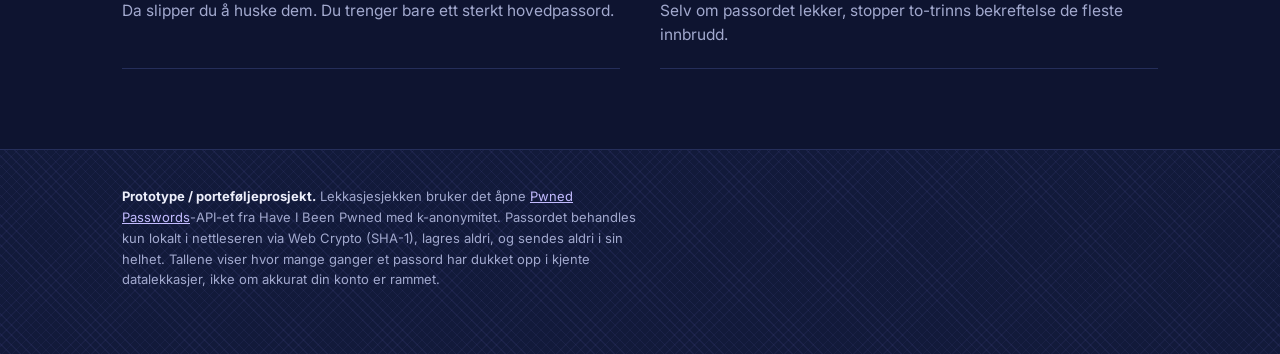
==== commit 0e6524c0: "Ny logo: åpen hengelås med avrevet gult hjørne, og favicon Co-Authored-By: Claude Opus 5.5 <noreply@" ====
--- a/index.html
+++ b/index.html
@@ -8,6 +8,7 @@
 <link rel="preconnect" href="https://fonts.googleapis.com">
 <link rel="preconnect" href="https://fonts.gstatic.com" crossorigin>
 <link href="https://fonts.googleapis.com/css2?family=Space+Grotesk:wght@500;600;700&family=Inter:wght@400;500;600&family=JetBrains+Mono:wght@500;600&display=swap" rel="stylesheet">
+<link rel="icon" href="favicon.svg" type="image/svg+xml">
 <link rel="stylesheet" href="styles.css">
 </head>
 <body>
@@ -15,7 +16,7 @@
 <header class="nav">
   <div class="wrap navrow">
     <a class="brand" href="index.html">
-      <svg viewBox="0 0 24 24" fill="none"><rect x="4" y="10.5" width="16" height="10" rx="2.5" fill="#8F84FF"/><path d="M7.5 10.5V8a4.5 4.5 0 0 1 9 0v2.5" stroke="#EAEBF7" stroke-width="2" stroke-linecap="round"/><circle cx="12" cy="15.3" r="1.7" fill="#fff"/></svg>
+      <svg class="logo" viewBox="0 0 32 32" fill="none" aria-hidden="true"><defs><linearGradient id="lkBody" x1="5" y1="13" x2="27" y2="30" gradientUnits="userSpaceOnUse"><stop offset="0" stop-color="#C3BCFF"/><stop offset=".55" stop-color="#8F84FF"/><stop offset="1" stop-color="#5E50E6"/></linearGradient></defs><path class="logo-shackle" d="M10.5 14.5V10a5.5 5.5 0 0 1 10.7-1.8" stroke="#EDEFFB" stroke-width="2.6" stroke-linecap="round"/><path d="M9 14h11.5L27 20.5V25a4 4 0 0 1-4 4H9a4 4 0 0 1-4-4v-7a4 4 0 0 1 4-4Z" fill="url(#lkBody)"/><path d="M21.6 14H23a4 4 0 0 1 4 4v1.4Z" fill="#FFD84A"/><circle cx="16" cy="20.2" r="2.3" fill="#0E1430"/><rect x="15" y="21" width="2" height="4.2" rx="1" fill="#0E1430"/></svg>
       Lekket?
     </a>
     <button class="navtoggle" aria-label="Åpne meny" aria-expanded="false" aria-controls="navlinks">
--- a/styles.css
+++ b/styles.css
@@ -49,7 +49,9 @@
 header.nav{padding:14px 0;border-bottom:1px solid var(--line);position:sticky;top:0;background:rgba(14,20,48,.86);backdrop-filter:blur(12px);-webkit-backdrop-filter:blur(12px);z-index:50}
 .navrow{display:flex;align-items:center;justify-content:space-between;gap:14px;flex-wrap:wrap}
 .brand{display:flex;align-items:center;gap:10px;font-family:'Space Grotesk';font-weight:700;font-size:21px;letter-spacing:-0.02em;color:var(--ink);text-decoration:none}
-.brand svg{width:26px;height:26px;flex:none}
+.brand .logo{width:30px;height:30px;flex:none;overflow:visible;filter:drop-shadow(0 4px 10px rgba(143,132,255,.35))}
+.logo-shackle{transform-origin:10.5px 14.5px;transition:transform .35s cubic-bezier(.3,1.6,.5,1)}
+.brand:hover .logo-shackle,.brand:focus-visible .logo-shackle{transform:translateY(-1.6px) rotate(-8deg)}
 .navlinks{display:flex;align-items:center;gap:4px}
 .navlinks a{font-family:'Space Grotesk';font-weight:600;font-size:15px;color:var(--ink-soft);text-decoration:none;padding:8px 14px;border-radius:999px;transition:color .15s,background .15s;white-space:nowrap}
 .navlinks a:hover{color:var(--ink);background:var(--accent-soft)}
